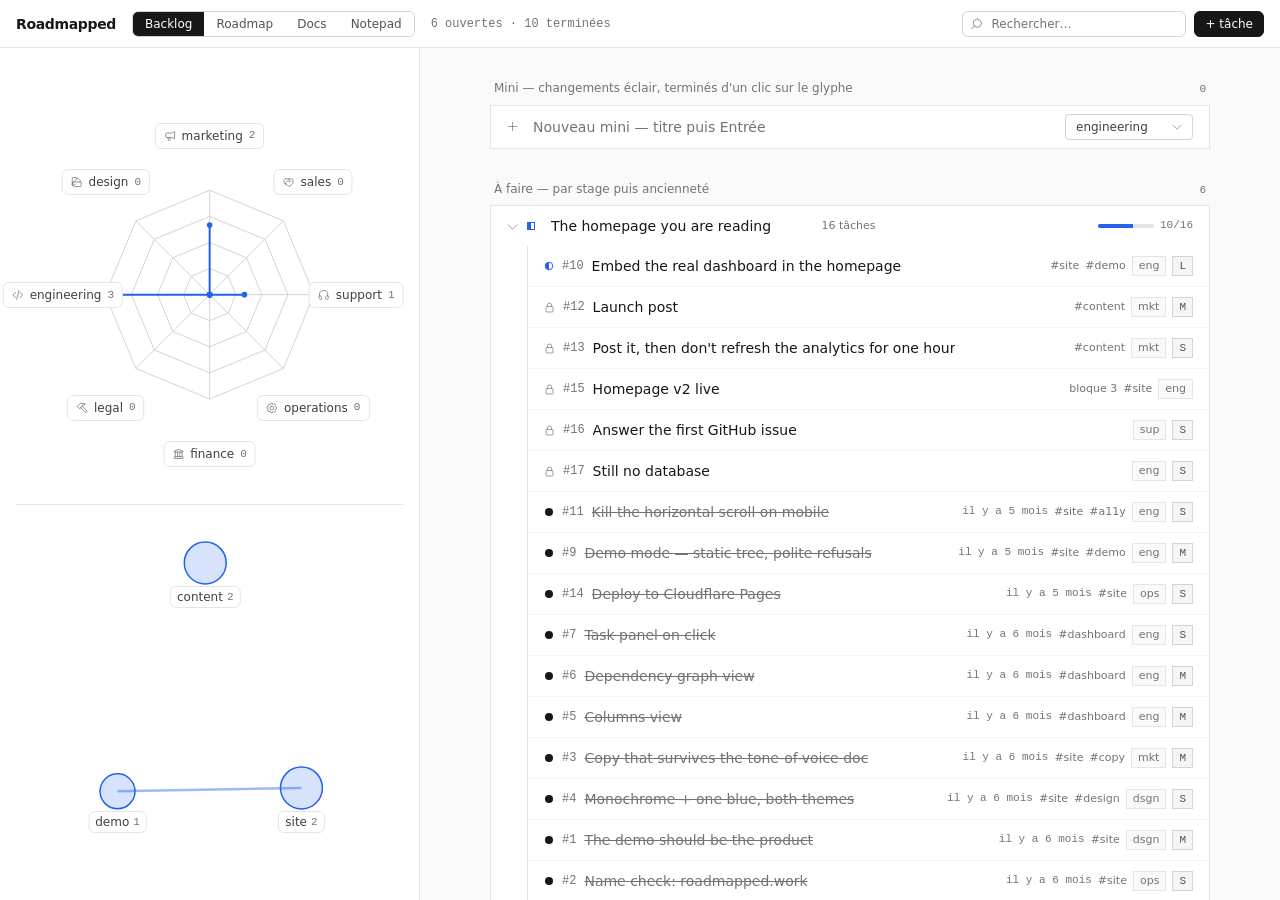
==== demo/index.html @ f022cfd7 "feat: hero v2 — le VRAI dashboard embarqué (iframe grand format) + terminal en fenêtre séparée (#148" ====
<!doctype html>
<html lang="fr">
  <head>
    <meta charset="UTF-8" />
    <meta name="viewport" content="width=device-width, initial-scale=1" />
    <meta name="robots" content="noindex" />
    <title>Roadmapped — live demo</title>
    <link rel="icon" href="data:image/svg+xml,%3Csvg%20xmlns='http://www.w3.org/2000/svg'%20viewBox='0%200%2016%2016'%3E%3Crect%20width='16'%20height='16'%20fill='%23171717'/%3E%3Crect%20x='3'%20y='4'%20width='10'%20height='2'%20fill='%23fafafa'/%3E%3Crect%20x='3'%20y='7'%20width='7'%20height='2'%20fill='%233b82f6'/%3E%3Crect%20x='3'%20y='10'%20width='10'%20height='2'%20fill='%23fafafa'/%3E%3C/svg%3E" />
    <script type="module" crossorigin src="./assets/index.demo-D7gGgXhl.js"></script>
    <link rel="stylesheet" crossorigin href="./assets/index-BCj0wTy-.css">
  </head>
  <body>
    <div id="root"></div>
  </body>
</html>
---- demo/assets/index-BCj0wTy-.css ----
/*! tailwindcss v4.3.2 | MIT License | https://tailwindcss.com */@layer properties{@supports (((-webkit-hyphens:none)) and (not (margin-trim:inline))) or ((-moz-orient:inline) and (not (color:rgb(from red r g b)))){*,:before,:after,::backdrop{--tw-translate-x:0;--tw-translate-y:0;--tw-translate-z:0;--tw-rotate-x:initial;--tw-rotate-y:initial;--tw-rotate-z:initial;--tw-skew-x:initial;--tw-skew-y:initial;--tw-divide-y-reverse:0;--tw-border-style:solid;--tw-leading:initial;--tw-font-weight:initial;--tw-tracking:initial;--tw-shadow:0 0 #0000;--tw-shadow-color:initial;--tw-shadow-alpha:100%;--tw-inset-shadow:0 0 #0000;--tw-inset-shadow-color:initial;--tw-inset-shadow-alpha:100%;--tw-ring-color:initial;--tw-ring-shadow:0 0 #0000;--tw-inset-ring-color:initial;--tw-inset-ring-shadow:0 0 #0000;--tw-ring-inset:initial;--tw-ring-offset-width:0px;--tw-ring-offset-color:#fff;--tw-ring-offset-shadow:0 0 #0000;--tw-outline-style:solid;--tw-blur:initial;--tw-brightness:initial;--tw-contrast:initial;--tw-grayscale:initial;--tw-hue-rotate:initial;--tw-invert:initial;--tw-opacity:initial;--tw-saturate:initial;--tw-sepia:initial;--tw-drop-shadow:initial;--tw-drop-shadow-color:initial;--tw-drop-shadow-alpha:100%;--tw-drop-shadow-size:initial}}}@layer theme{:root,:host{--font-sans:ui-sans-serif, system-ui, sans-serif, "Apple Color Emoji", "Segoe UI Emoji", "Segoe UI Symbol", "Noto Color Emoji";--font-mono:ui-monospace, SFMono-Regular, Menlo, Monaco, Consolas, "Liberation Mono", "Courier New", monospace;--spacing:.25rem;--container-3xl:48rem;--container-5xl:64rem;--text-xs:.75rem;--text-xs--line-height:calc(1 / .75);--text-sm:.875rem;--text-sm--line-height:calc(1.25 / .875);--text-base:1rem;--text-base--line-height: 1.5 ;--text-lg:1.125rem;--text-lg--line-height:calc(1.75 / 1.125);--font-weight-medium:500;--font-weight-semibold:600;--tracking-tight:-.025em;--tracking-wide:.025em;--leading-snug:1.375;--leading-relaxed:1.625;--radius-md:.375rem;--default-transition-duration:.15s;--default-transition-timing-function:cubic-bezier(.4, 0, .2, 1);--default-font-family:var(--font-sans);--default-mono-font-family:var(--font-mono);--color-accent:#2563eb;--color-accent-tint:#eef3fd;--color-white:#fff;--color-neutral-50:oklch(98.5% 0 0);--color-neutral-100:oklch(97% 0 0);--color-neutral-200:oklch(92.2% 0 0);--color-neutral-300:oklch(87% 0 0);--color-neutral-400:oklch(70.8% 0 0);--color-neutral-500:oklch(55.6% 0 0);--color-neutral-600:oklch(43.9% 0 0);--color-neutral-700:oklch(37.1% 0 0);--color-neutral-800:oklch(26.9% 0 0);--color-neutral-900:oklch(20.5% 0 0)}}@layer base{*,:after,:before,::backdrop{box-sizing:border-box;border:0 solid;margin:0;padding:0}::file-selector-button{box-sizing:border-box;border:0 solid;margin:0;padding:0}html,:host{-webkit-text-size-adjust:100%;-moz-tab-size:4;tab-size:4;line-height:1.5;font-family:var(--default-font-family,ui-sans-serif, system-ui, sans-serif, "Apple Color Emoji", "Segoe UI Emoji", "Segoe UI Symbol", "Noto Color Emoji");font-feature-settings:var(--default-font-feature-settings,normal);font-variation-settings:var(--default-font-variation-settings,normal);-webkit-tap-highlight-color:transparent}hr{height:0;color:inherit;border-top-width:1px}abbr:where([title]){-webkit-text-decoration:underline dotted;text-decoration:underline dotted}h1,h2,h3,h4,h5,h6{font-size:inherit;font-weight:inherit}a{color:inherit;-webkit-text-decoration:inherit;text-decoration:inherit}b,strong{font-weight:bolder}code,kbd,samp,pre{font-family:var(--default-mono-font-family,ui-monospace, SFMono-Regular, Menlo, Monaco, Consolas, "Liberation Mono", "Courier New", monospace);font-feature-settings:var(--default-mono-font-feature-settings,normal);font-variation-settings:var(--default-mono-font-variation-settings,normal);font-size:1em}small{font-size:80%}sub,sup{vertical-align:baseline;font-size:75%;line-height:0;position:relative}sub{bottom:-.25em}sup{top:-.5em}table{text-indent:0;border-color:inherit;border-collapse:collapse}:-moz-focusring{outline:auto}progress{vertical-align:baseline}summary{display:list-item}ol,ul,menu{list-style:none}img,svg,video,canvas,audio,iframe,embed,object{vertical-align:middle;display:block}img,video{max-width:100%;height:auto}button,input,select,optgroup,textarea{font:inherit;font-feature-settings:inherit;font-variation-settings:inherit;letter-spacing:inherit;color:inherit;opacity:1;background-color:#0000;border-radius:0}::file-selector-button{font:inherit;font-feature-settings:inherit;font-variation-settings:inherit;letter-spacing:inherit;color:inherit;opacity:1;background-color:#0000;border-radius:0}:where(select:is([multiple],[size])) optgroup{font-weight:bolder}:where(select:is([multiple],[size])) optgroup option{padding-inline-start:20px}::file-selector-button{margin-inline-end:4px}::placeholder{opacity:1}@supports (not ((-webkit-appearance:-apple-pay-button))) or (contain-intrinsic-size:1px){::placeholder{color:currentColor}@supports (color:color-mix(in lab,red,red)){::placeholder{color:color-mix(in oklab,currentcolor 50%,transparent)}}}textarea{resize:vertical}::-webkit-search-decoration{-webkit-appearance:none}::-webkit-date-and-time-value{min-height:1lh;text-align:inherit}::-webkit-datetime-edit{display:inline-flex}::-webkit-datetime-edit-fields-wrapper{padding:0}::-webkit-datetime-edit{padding-block:0}::-webkit-datetime-edit-year-field{padding-block:0}::-webkit-datetime-edit-month-field{padding-block:0}::-webkit-datetime-edit-day-field{padding-block:0}::-webkit-datetime-edit-hour-field{padding-block:0}::-webkit-datetime-edit-minute-field{padding-block:0}::-webkit-datetime-edit-second-field{padding-block:0}::-webkit-datetime-edit-millisecond-field{padding-block:0}::-webkit-datetime-edit-meridiem-field{padding-block:0}::-webkit-calendar-picker-indicator{line-height:1}:-moz-ui-invalid{box-shadow:none}button,input:where([type=button],[type=reset],[type=submit]){-webkit-appearance:button;-moz-appearance:button;appearance:button}::file-selector-button{-webkit-appearance:button;-moz-appearance:button;appearance:button}::-webkit-inner-spin-button{height:auto}::-webkit-outer-spin-button{height:auto}[hidden]:where(:not([hidden=until-found])){display:none!important}:is(button,[role=button],[role=option],[role=tab],[role=switch],[role=menuitem],label[for],summary):not(:disabled):not([aria-disabled=true]){cursor:pointer}}@layer components;@layer utilities{.pointer-events-none{pointer-events:none}.invisible{visibility:hidden}.visible{visibility:visible}.sr-only{clip-path:inset(50%);white-space:nowrap;border-width:0;width:1px;height:1px;margin:-1px;padding:0;position:absolute;overflow:hidden}.absolute{position:absolute}.fixed{position:fixed}.relative{position:relative}.static{position:static}.sticky{position:sticky}.inset-0{top:0;right:0;bottom:0;left:0}.inset-\[15\%\]{top:15%;right:15%;bottom:15%;left:15%}.top-0{top:0}.top-1\/2{top:50%}.top-3{top:calc(var(--spacing) * 3)}.right-2{right:calc(var(--spacing) * 2)}.right-3{right:calc(var(--spacing) * 3)}.right-4{right:calc(var(--spacing) * 4)}.bottom-1\.5{bottom:calc(var(--spacing) * 1.5)}.bottom-4{bottom:calc(var(--spacing) * 4)}.left-2{left:calc(var(--spacing) * 2)}.z-10{z-index:10}.z-20{z-index:20}.z-50{z-index:50}.z-\[100\]{z-index:100}.row-span-4{grid-row:span 4/span 4}.container{width:100%}@media (min-width:40rem){.container{max-width:40rem}}@media (min-width:48rem){.container{max-width:48rem}}@media (min-width:64rem){.container{max-width:64rem}}@media (min-width:80rem){.container{max-width:80rem}}@media (min-width:96rem){.container{max-width:96rem}}.mx-4{margin-inline:calc(var(--spacing) * 4)}.mx-auto{margin-inline:auto}.my-auto{margin-block:auto}.-mt-4{margin-top:calc(var(--spacing) * -4)}.-mt-px{margin-top:-1px}.mt-0\.5{margin-top:calc(var(--spacing) * .5)}.mt-1{margin-top:var(--spacing)}.mt-2{margin-top:calc(var(--spacing) * 2)}.mt-3{margin-top:calc(var(--spacing) * 3)}.mt-6{margin-top:calc(var(--spacing) * 6)}.mt-14{margin-top:calc(var(--spacing) * 14)}.mt-auto{margin-top:auto}.mt-px{margin-top:1px}.mb-1{margin-bottom:var(--spacing)}.mb-2{margin-bottom:calc(var(--spacing) * 2)}.ml-3{margin-left:calc(var(--spacing) * 3)}.ml-9{margin-left:calc(var(--spacing) * 9)}.ml-auto{margin-left:auto}.line-clamp-2{-webkit-line-clamp:2;-webkit-box-orient:vertical;display:-webkit-box;overflow:hidden}.block{display:block}.flex{display:flex}.grid{display:grid}.hidden{display:none}.inline{display:inline}.inline-block{display:inline-block}.inline-flex{display:inline-flex}.table{display:table}.aspect-\[6\/5\]{aspect-ratio:6/5}.aspect-square{aspect-ratio:1}.h-1{height:var(--spacing)}.h-5{height:calc(var(--spacing) * 5)}.h-12{height:calc(var(--spacing) * 12)}.h-\[70\%\]{height:70%}.h-full{height:100%}.h-screen{height:100vh}.max-h-56{max-height:calc(var(--spacing) * 56)}.max-h-64{max-height:calc(var(--spacing) * 64)}.min-h-0{min-height:0}.min-h-\[60px\]{min-height:60px}.min-h-\[80px\]{min-height:80px}.min-h-\[100px\]{min-height:100px}.min-h-full{min-height:100%}.w-14{width:calc(var(--spacing) * 14)}.w-24{width:calc(var(--spacing) * 24)}.w-32{width:calc(var(--spacing) * 32)}.w-56{width:calc(var(--spacing) * 56)}.w-72{width:calc(var(--spacing) * 72)}.w-\[18px\]{width:18px}.w-\[70\%\]{width:70%}.w-\[380px\]{width:380px}.w-\[420px\]{width:420px}.w-\[var\(--anchor-width\)\]{width:var(--anchor-width)}.w-full{width:100%}.w-screen{width:100vw}.max-w-3xl{max-width:var(--container-3xl)}.max-w-5xl{max-width:var(--container-5xl)}.max-w-\[\.\.\.\]{max-width:...}.max-w-\[200px\]{max-width:200px}.max-w-full{max-width:100%}.min-w-0{min-width:0}.min-w-\[60px\]{min-width:60px}.min-w-\[80px\]{min-width:80px}.min-w-\[var\(--anchor-width\)\]{min-width:var(--anchor-width)}.flex-1{flex:1}.shrink-0{flex-shrink:0}.grow{flex-grow:1}.-translate-y-1\/2{--tw-translate-y: -50% ;translate:var(--tw-translate-x) var(--tw-translate-y)}.transform{transform:var(--tw-rotate-x,) var(--tw-rotate-y,) var(--tw-rotate-z,) var(--tw-skew-x,) var(--tw-skew-y,)}.cursor-default{cursor:default}.cursor-grab{cursor:grab}.cursor-grabbing{cursor:grabbing}.cursor-pointer{cursor:pointer}.cursor-text{cursor:text}.resize-none{resize:none}.resize-y{resize:vertical}.grid-flow-col{grid-auto-flow:column}.grid-cols-2{grid-template-columns:repeat(2,minmax(0,1fr))}.grid-cols-3{grid-template-columns:repeat(3,minmax(0,1fr))}.grid-rows-\[auto_auto_auto_1fr\]{grid-template-rows:auto auto auto 1fr}.grid-rows-subgrid{grid-template-rows:subgrid}.flex-col{flex-direction:column}.flex-wrap{flex-wrap:wrap}.items-baseline{align-items:baseline}.items-center{align-items:center}.items-start{align-items:flex-start}.justify-between{justify-content:space-between}.justify-center{justify-content:center}.gap-0\.5{gap:calc(var(--spacing) * .5)}.gap-1{gap:var(--spacing)}.gap-1\.5{gap:calc(var(--spacing) * 1.5)}.gap-2{gap:calc(var(--spacing) * 2)}.gap-2\.5{gap:calc(var(--spacing) * 2.5)}.gap-3{gap:calc(var(--spacing) * 3)}.gap-4{gap:calc(var(--spacing) * 4)}.gap-5{gap:calc(var(--spacing) * 5)}.gap-8{gap:calc(var(--spacing) * 8)}.gap-x-4{column-gap:calc(var(--spacing) * 4)}.gap-y-1\.5{row-gap:calc(var(--spacing) * 1.5)}:where(.divide-y>:not(:last-child)){--tw-divide-y-reverse:0;border-bottom-style:var(--tw-border-style);border-top-style:var(--tw-border-style);border-top-width:calc(1px * var(--tw-divide-y-reverse));border-bottom-width:calc(1px * calc(1 - var(--tw-divide-y-reverse)))}:where(.divide-neutral-100>:not(:last-child)){border-color:var(--color-neutral-100)}.self-end{align-self:flex-end}.self-stretch{align-self:stretch}.truncate{text-overflow:ellipsis;white-space:nowrap;overflow:hidden}.overflow-auto{overflow:auto}.overflow-hidden{overflow:hidden}.overflow-visible{overflow:visible}.overflow-x-auto{overflow-x:auto}.overflow-y-auto{overflow-y:auto}.rounded{border-radius:.25rem}.rounded-full{border-radius:3.40282e38px}.rounded-md{border-radius:var(--radius-md)}.border{border-style:var(--tw-border-style);border-width:1px}.border-0{border-style:var(--tw-border-style);border-width:0}.border-t{border-top-style:var(--tw-border-style);border-top-width:1px}.border-r{border-right-style:var(--tw-border-style);border-right-width:1px}.border-b{border-bottom-style:var(--tw-border-style);border-bottom-width:1px}.border-l{border-left-style:var(--tw-border-style);border-left-width:1px}.border-l-4{border-left-style:var(--tw-border-style);border-left-width:4px}.border-dashed{--tw-border-style:dashed;border-style:dashed}.border-accent{border-color:var(--color-accent)}.border-neutral-100{border-color:var(--color-neutral-100)}.border-neutral-200{border-color:var(--color-neutral-200)}.border-neutral-300{border-color:var(--color-neutral-300)}.border-neutral-900{border-color:var(--color-neutral-900)}.border-transparent{border-color:#0000}.bg-\[\#fafafa\]{background-color:#fafafa}.bg-accent{background-color:var(--color-accent)}.bg-accent-tint{background-color:var(--color-accent-tint)}.bg-accent\/5{background-color:#2563eb0d}@supports (color:color-mix(in lab,red,red)){.bg-accent\/5{background-color:color-mix(in oklab,var(--color-accent) 5%,transparent)}}.bg-neutral-50{background-color:var(--color-neutral-50)}.bg-neutral-100{background-color:var(--color-neutral-100)}.bg-neutral-200{background-color:var(--color-neutral-200)}.bg-neutral-900{background-color:var(--color-neutral-900)}.bg-transparent{background-color:#0000}.bg-white{background-color:var(--color-white)}.bg-white\/70{background-color:#ffffffb3}@supports (color:color-mix(in lab,red,red)){.bg-white\/70{background-color:color-mix(in oklab,var(--color-white) 70%,transparent)}}.p-0\.5{padding:calc(var(--spacing) * .5)}.p-1{padding:var(--spacing)}.p-2{padding:calc(var(--spacing) * 2)}.p-3{padding:calc(var(--spacing) * 3)}.px-0\.5{padding-inline:calc(var(--spacing) * .5)}.px-1{padding-inline:var(--spacing)}.px-1\.5{padding-inline:calc(var(--spacing) * 1.5)}.px-2{padding-inline:calc(var(--spacing) * 2)}.px-2\.5{padding-inline:calc(var(--spacing) * 2.5)}.px-3{padding-inline:calc(var(--spacing) * 3)}.px-4{padding-inline:calc(var(--spacing) * 4)}.px-6{padding-inline:calc(var(--spacing) * 6)}.px-8{padding-inline:calc(var(--spacing) * 8)}.px-\[max\(1\.5rem\,calc\(\(100\%-48rem\)\/2\)\)\]{padding-inline:max(1.5rem,50% - 24rem)}.py-0\.5{padding-block:calc(var(--spacing) * .5)}.py-1{padding-block:var(--spacing)}.py-1\.5{padding-block:calc(var(--spacing) * 1.5)}.py-2{padding-block:calc(var(--spacing) * 2)}.py-2\.5{padding-block:calc(var(--spacing) * 2.5)}.py-3{padding-block:calc(var(--spacing) * 3)}.py-4{padding-block:calc(var(--spacing) * 4)}.py-8{padding-block:calc(var(--spacing) * 8)}.py-10{padding-block:calc(var(--spacing) * 10)}.py-\[5px\]{padding-block:5px}.py-px{padding-block:1px}.pt-0\.5{padding-top:calc(var(--spacing) * .5)}.pt-1\.5{padding-top:calc(var(--spacing) * 1.5)}.pt-2{padding-top:calc(var(--spacing) * 2)}.pt-3{padding-top:calc(var(--spacing) * 3)}.pt-8{padding-top:calc(var(--spacing) * 8)}.pr-2{padding-right:calc(var(--spacing) * 2)}.pr-3{padding-right:calc(var(--spacing) * 3)}.pr-4{padding-right:calc(var(--spacing) * 4)}.pb-0\.5{padding-bottom:calc(var(--spacing) * .5)}.pb-1{padding-bottom:var(--spacing)}.pb-1\.5{padding-bottom:calc(var(--spacing) * 1.5)}.pb-6{padding-bottom:calc(var(--spacing) * 6)}.pl-4{padding-left:calc(var(--spacing) * 4)}.pl-7{padding-left:calc(var(--spacing) * 7)}.pl-\[26px\]{padding-left:26px}.text-center{text-align:center}.text-left{text-align:left}.font-mono{font-family:var(--font-mono)}.text-base{font-size:var(--text-base);line-height:var(--tw-leading,var(--text-base--line-height))}.text-lg{font-size:var(--text-lg);line-height:var(--tw-leading,var(--text-lg--line-height))}.text-sm{font-size:var(--text-sm);line-height:var(--tw-leading,var(--text-sm--line-height))}.text-xs{font-size:var(--text-xs);line-height:var(--tw-leading,var(--text-xs--line-height))}.text-\[2rem\]{font-size:2rem}.text-\[10px\]{font-size:10px}.text-\[11px\]{font-size:11px}.text-\[12px\]{font-size:12px}.leading-4{--tw-leading:calc(var(--spacing) * 4);line-height:calc(var(--spacing) * 4)}.leading-5{--tw-leading:calc(var(--spacing) * 5);line-height:calc(var(--spacing) * 5)}.leading-none{--tw-leading:1;line-height:1}.leading-relaxed{--tw-leading:var(--leading-relaxed);line-height:var(--leading-relaxed)}.leading-snug{--tw-leading:var(--leading-snug);line-height:var(--leading-snug)}.font-medium{--tw-font-weight:var(--font-weight-medium);font-weight:var(--font-weight-medium)}.font-semibold{--tw-font-weight:var(--font-weight-semibold);font-weight:var(--font-weight-semibold)}.tracking-tight{--tw-tracking:var(--tracking-tight);letter-spacing:var(--tracking-tight)}.tracking-wide{--tw-tracking:var(--tracking-wide);letter-spacing:var(--tracking-wide)}.\[overflow-wrap\:break-word\]{overflow-wrap:break-word}.whitespace-nowrap{white-space:nowrap}.whitespace-pre-wrap{white-space:pre-wrap}.text-accent{color:var(--color-accent)}.text-neutral-300{color:var(--color-neutral-300)}.text-neutral-400{color:var(--color-neutral-400)}.text-neutral-500{color:var(--color-neutral-500)}.text-neutral-600{color:var(--color-neutral-600)}.text-neutral-700{color:var(--color-neutral-700)}.text-neutral-800{color:var(--color-neutral-800)}.text-neutral-900{color:var(--color-neutral-900)}.text-transparent{color:#0000}.text-white{color:var(--color-white)}.uppercase{text-transform:uppercase}.line-through{text-decoration-line:line-through}.underline{text-decoration-line:underline}.decoration-accent{-webkit-text-decoration-color:var(--color-accent);text-decoration-color:var(--color-accent)}.decoration-neutral-300{-webkit-text-decoration-color:var(--color-neutral-300);text-decoration-color:var(--color-neutral-300)}.decoration-neutral-500{-webkit-text-decoration-color:var(--color-neutral-500);text-decoration-color:var(--color-neutral-500)}.decoration-1{text-decoration-thickness:1px}.underline-offset-2{text-underline-offset:2px}.underline-offset-4{text-underline-offset:4px}.opacity-0{opacity:0}.shadow{--tw-shadow:0 1px 3px 0 var(--tw-shadow-color,#0000001a), 0 1px 2px -1px var(--tw-shadow-color,#0000001a);box-shadow:var(--tw-inset-shadow),var(--tw-inset-ring-shadow),var(--tw-ring-offset-shadow),var(--tw-ring-shadow),var(--tw-shadow)}.shadow-\[inset_2px_0_0_var\(--color-accent\)\]{--tw-shadow:inset 2px 0 0 var(--tw-shadow-color,var(--color-accent));box-shadow:var(--tw-inset-shadow),var(--tw-inset-ring-shadow),var(--tw-ring-offset-shadow),var(--tw-ring-shadow),var(--tw-shadow)}.shadow-sm{--tw-shadow:0 1px 3px 0 var(--tw-shadow-color,#0000001a), 0 1px 2px -1px var(--tw-shadow-color,#0000001a);box-shadow:var(--tw-inset-shadow),var(--tw-inset-ring-shadow),var(--tw-ring-offset-shadow),var(--tw-ring-shadow),var(--tw-shadow)}.ring{--tw-ring-shadow:var(--tw-ring-inset,) 0 0 0 calc(1px + var(--tw-ring-offset-width)) var(--tw-ring-color,currentcolor);box-shadow:var(--tw-inset-shadow),var(--tw-inset-ring-shadow),var(--tw-ring-offset-shadow),var(--tw-ring-shadow),var(--tw-shadow)}.ring-neutral-900{--tw-ring-color:var(--color-neutral-900)}.outline{outline-style:var(--tw-outline-style);outline-width:1px}.blur{--tw-blur:blur(8px);filter:var(--tw-blur,) var(--tw-brightness,) var(--tw-contrast,) var(--tw-grayscale,) var(--tw-hue-rotate,) var(--tw-invert,) var(--tw-saturate,) var(--tw-sepia,) var(--tw-drop-shadow,)}.filter{filter:var(--tw-blur,) var(--tw-brightness,) var(--tw-contrast,) var(--tw-grayscale,) var(--tw-hue-rotate,) var(--tw-invert,) var(--tw-saturate,) var(--tw-sepia,) var(--tw-drop-shadow,)}.transition{transition-property:color,background-color,border-color,outline-color,text-decoration-color,fill,stroke,--tw-gradient-from,--tw-gradient-via,--tw-gradient-to,opacity,box-shadow,transform,translate,scale,rotate,filter,-webkit-backdrop-filter,backdrop-filter,display,content-visibility,overlay,pointer-events;transition-timing-function:var(--tw-ease,var(--default-transition-timing-function));transition-duration:var(--tw-duration,var(--default-transition-duration))}.transition-colors{transition-property:color,background-color,border-color,outline-color,text-decoration-color,fill,stroke,--tw-gradient-from,--tw-gradient-via,--tw-gradient-to;transition-timing-function:var(--tw-ease,var(--default-transition-timing-function));transition-duration:var(--tw-duration,var(--default-transition-duration))}.transition-opacity{transition-property:opacity;transition-timing-function:var(--tw-ease,var(--default-transition-timing-function));transition-duration:var(--tw-duration,var(--default-transition-duration))}.select-none{-webkit-user-select:none;user-select:none}.\[fichier\:…\]{fichier:…}@media (hover:hover){.group-hover\:opacity-100:is(:where(.group):hover *){opacity:1}}.placeholder\:text-neutral-500::placeholder{color:var(--color-neutral-500)}.first\:mt-0:first-child{margin-top:0}.focus-within\:border-neutral-300:focus-within{border-color:var(--color-neutral-300)}.focus-within\:bg-white:focus-within{background-color:var(--color-white)}@media (hover:hover){.hover\:z-10:hover{z-index:10}.hover\:border-neutral-400:hover{border-color:var(--color-neutral-400)}.hover\:bg-neutral-50:hover{background-color:var(--color-neutral-50)}.hover\:bg-neutral-100:hover{background-color:var(--color-neutral-100)}.hover\:bg-neutral-200:hover{background-color:var(--color-neutral-200)}.hover\:bg-neutral-700:hover{background-color:var(--color-neutral-700)}.hover\:text-neutral-700:hover{color:var(--color-neutral-700)}.hover\:text-neutral-800:hover{color:var(--color-neutral-800)}.hover\:text-neutral-900:hover{color:var(--color-neutral-900)}.hover\:decoration-neutral-800:hover{-webkit-text-decoration-color:var(--color-neutral-800);text-decoration-color:var(--color-neutral-800)}}.focus\:border-neutral-300:focus{border-color:var(--color-neutral-300)}.focus\:border-neutral-900:focus{border-color:var(--color-neutral-900)}.focus\:bg-white:focus{background-color:var(--color-white)}.focus\:outline-none:focus{--tw-outline-style:none;outline-style:none}.focus-visible\:opacity-100:focus-visible{opacity:1}.focus-visible\:ring-2:focus-visible{--tw-ring-shadow:var(--tw-ring-inset,) 0 0 0 calc(2px + var(--tw-ring-offset-width)) var(--tw-ring-color,currentcolor);box-shadow:var(--tw-inset-shadow),var(--tw-inset-ring-shadow),var(--tw-ring-offset-shadow),var(--tw-ring-shadow),var(--tw-shadow)}.focus-visible\:ring-neutral-900:focus-visible{--tw-ring-color:var(--color-neutral-900)}.disabled\:cursor-not-allowed:disabled{cursor:not-allowed}.disabled\:border-neutral-300:disabled{border-color:var(--color-neutral-300)}.disabled\:bg-neutral-50:disabled{background-color:var(--color-neutral-50)}.disabled\:bg-neutral-300:disabled{background-color:var(--color-neutral-300)}.disabled\:text-neutral-400:disabled{color:var(--color-neutral-400)}.disabled\:text-neutral-500:disabled{color:var(--color-neutral-500)}.disabled\:opacity-50:disabled{opacity:.5}@media (hover:hover){.disabled\:hover\:bg-transparent:disabled:hover{background-color:#0000}}.data-\[disabled\]\:bg-neutral-50[data-disabled]{background-color:var(--color-neutral-50)}.data-\[disabled\]\:bg-transparent[data-disabled]{background-color:#0000}.data-\[disabled\]\:text-neutral-500[data-disabled]{color:var(--color-neutral-500)}.data-\[ending\]\:opacity-0[data-ending]{opacity:0}.data-\[highlighted\]\:bg-neutral-100[data-highlighted]{background-color:var(--color-neutral-100)}.data-\[starting\]\:opacity-0[data-starting]{opacity:0}@media (min-width:96rem){.\32xl\:flex{display:flex}}}body{color:#171717;-webkit-font-smoothing:antialiased;background-color:#fafafa}.chev{transition:transform .15s}[data-panel-open] .chev{transform:rotate(90deg)}@media (prefers-reduced-motion:reduce){.chev{transition:none}}.roadmap-cols-scroll{scrollbar-width:thin;scrollbar-color:#737373 transparent}.roadmap-cols-scroll::-webkit-scrollbar{height:8px}.roadmap-cols-scroll::-webkit-scrollbar-thumb{background:#737373}.roadmap-cols-scroll::-webkit-scrollbar-track{background:0 0}.doc-prose{color:#171717;font-size:.9375rem;line-height:1.7}.doc-prose>:first-child{margin-top:0}.doc-prose h1,.doc-prose h2,.doc-prose h3,.doc-prose h4{letter-spacing:-.01em;color:#171717;font-weight:600}.doc-prose h1{border-bottom:1px solid #e5e5e5;margin:0 0 1rem;padding-bottom:.5rem;font-size:1.75rem}.doc-prose h2{margin:2rem 0 .75rem;font-size:1.375rem}.doc-prose h3{margin:1.5rem 0 .5rem;font-size:1.125rem}.doc-prose h4{margin:1.25rem 0 .5rem;font-size:1rem}.doc-prose p{margin:.75rem 0}.doc-prose ul,.doc-prose ol{margin:.75rem 0;padding-left:1.5rem}.doc-prose ul{list-style:outside}.doc-prose ol{list-style:decimal}.doc-prose li,.doc-prose li>ul,.doc-prose li>ol{margin:.25rem 0}.doc-prose code{background:#f5f5f5;border:1px solid #e5e5e5;padding:.1em .35em;font-family:ui-monospace,SFMono-Regular,Menlo,monospace;font-size:.85em}.doc-prose pre{background:#f5f5f5;border:1px solid #e5e5e5;margin:1rem 0;padding:.875rem 1rem;overflow-x:auto}.doc-prose pre code{background:0 0;border:none;padding:0;font-size:.8125rem;line-height:1.6}.doc-prose blockquote{color:#525252;border-left:2px solid #e5e5e5;margin:1rem 0;padding:.25rem 0 .25rem 1rem}.doc-prose table{border-collapse:collapse;width:100%;max-width:100%;margin:1rem 0;font-size:.875rem;display:block;overflow-x:auto}.doc-prose th,.doc-prose td{text-align:left;border:1px solid #e5e5e5;padding:.4rem .6rem}.doc-prose th{background:#f5f5f5;font-weight:600}.doc-prose a{color:#171717;text-underline-offset:2px;text-decoration:underline}.doc-prose hr{border:none;border-top:1px solid #e5e5e5;margin:1.5rem 0}.doc-prose img{max-width:100%}:focus-visible{outline-offset:2px;outline:2px solid #171717}.doc-prose--panel{font-size:.875rem;line-height:1.625}.doc-prose--panel h1,.doc-prose--panel h2,.doc-prose--panel h3,.doc-prose--panel h4{border-bottom:none;margin:.75rem 0 .25rem;padding-bottom:0;font-size:.875rem}.doc-prose--panel p{margin:0 0 .625rem}.doc-prose--panel>:last-child{margin-bottom:0}.doc-prose--panel ul,.doc-prose--panel ol{margin:0 0 .625rem}.doc-prose--panel pre{margin:0 0 .625rem;padding:.5rem .625rem}@property --tw-translate-x{syntax:"*";inherits:false;initial-value:0}@property --tw-translate-y{syntax:"*";inherits:false;initial-value:0}@property --tw-translate-z{syntax:"*";inherits:false;initial-value:0}@property --tw-rotate-x{syntax:"*";inherits:false}@property --tw-rotate-y{syntax:"*";inherits:false}@property --tw-rotate-z{syntax:"*";inherits:false}@property --tw-skew-x{syntax:"*";inherits:false}@property --tw-skew-y{syntax:"*";inherits:false}@property --tw-divide-y-reverse{syntax:"*";inherits:false;initial-value:0}@property --tw-border-style{syntax:"*";inherits:false;initial-value:solid}@property --tw-leading{syntax:"*";inherits:false}@property --tw-font-weight{syntax:"*";inherits:false}@property --tw-tracking{syntax:"*";inherits:false}@property --tw-shadow{syntax:"*";inherits:false;initial-value:0 0 #0000}@property --tw-shadow-color{syntax:"*";inherits:false}@property --tw-shadow-alpha{syntax:"<percentage>";inherits:false;initial-value:100%}@property --tw-inset-shadow{syntax:"*";inherits:false;initial-value:0 0 #0000}@property --tw-inset-shadow-color{syntax:"*";inherits:false}@property --tw-inset-shadow-alpha{syntax:"<percentage>";inherits:false;initial-value:100%}@property --tw-ring-color{syntax:"*";inherits:false}@property --tw-ring-shadow{syntax:"*";inherits:false;initial-value:0 0 #0000}@property --tw-inset-ring-color{syntax:"*";inherits:false}@property --tw-inset-ring-shadow{syntax:"*";inherits:false;initial-value:0 0 #0000}@property --tw-ring-inset{syntax:"*";inherits:false}@property --tw-ring-offset-width{syntax:"<length>";inherits:false;initial-value:0}@property --tw-ring-offset-color{syntax:"*";inherits:false;initial-value:#fff}@property --tw-ring-offset-shadow{syntax:"*";inherits:false;initial-value:0 0 #0000}@property --tw-outline-style{syntax:"*";inherits:false;initial-value:solid}@property --tw-blur{syntax:"*";inherits:false}@property --tw-brightness{syntax:"*";inherits:false}@property --tw-contrast{syntax:"*";inherits:false}@property --tw-grayscale{syntax:"*";inherits:false}@property --tw-hue-rotate{syntax:"*";inherits:false}@property --tw-invert{syntax:"*";inherits:false}@property --tw-opacity{syntax:"*";inherits:false}@property --tw-saturate{syntax:"*";inherits:false}@property --tw-sepia{syntax:"*";inherits:false}@property --tw-drop-shadow{syntax:"*";inherits:false}@property --tw-drop-shadow-color{syntax:"*";inherits:false}@property --tw-drop-shadow-alpha{syntax:"<percentage>";inherits:false;initial-value:100%}@property --tw-drop-shadow-size{syntax:"*";inherits:false}
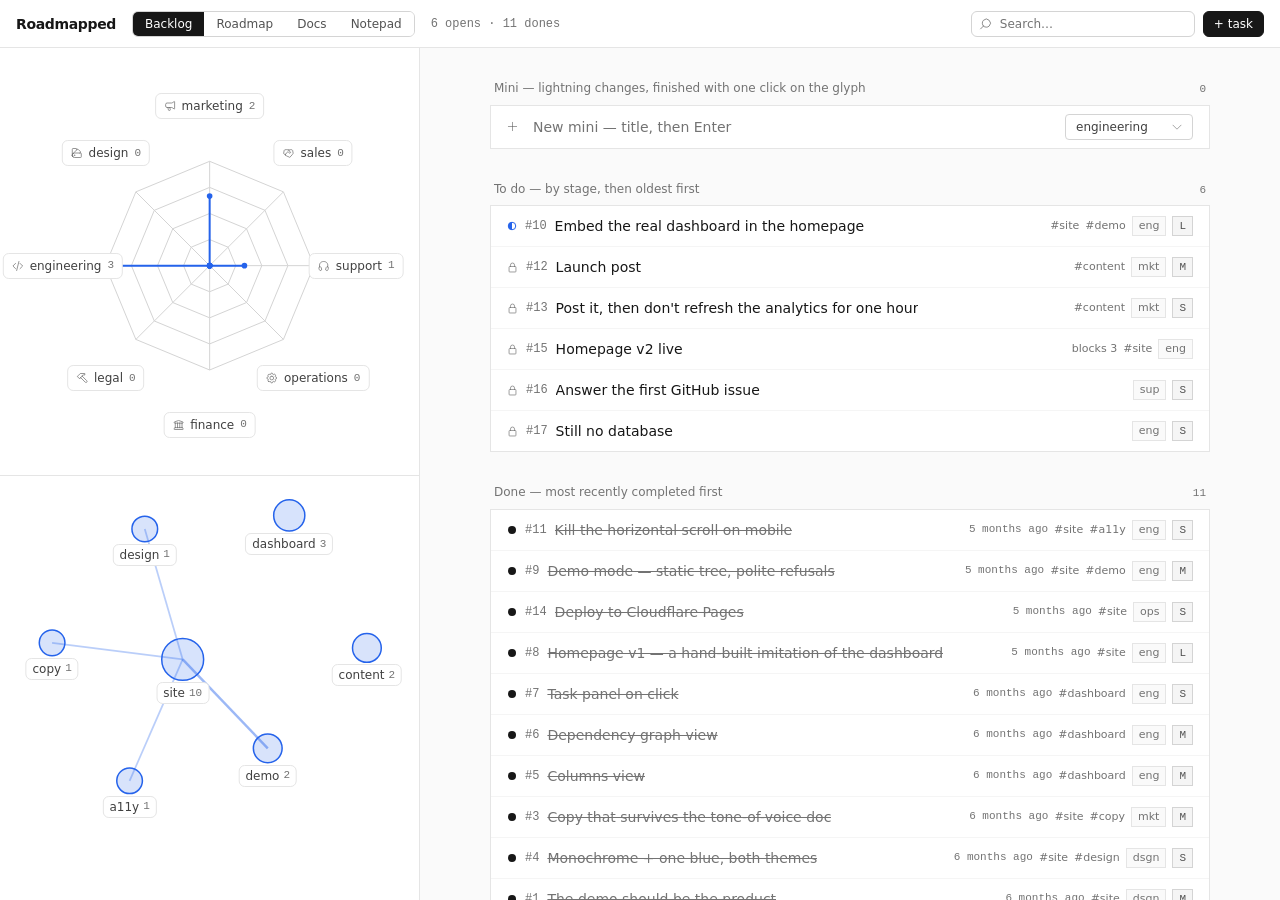
==== commit 966e6b88: "chore: re-snapshot du dashboard démo — dernière app (anglais, sans archive, tickets à plat) (#156) d" ====
--- a/demo/index.html
+++ b/demo/index.html
@@ -6,8 +6,8 @@
     <meta name="robots" content="noindex" />
     <title>Roadmapped — live demo</title>
     <link rel="icon" href="data:image/svg+xml,%3Csvg%20xmlns='http://www.w3.org/2000/svg'%20viewBox='0%200%2016%2016'%3E%3Crect%20width='16'%20height='16'%20fill='%23171717'/%3E%3Crect%20x='3'%20y='4'%20width='10'%20height='2'%20fill='%23fafafa'/%3E%3Crect%20x='3'%20y='7'%20width='7'%20height='2'%20fill='%233b82f6'/%3E%3Crect%20x='3'%20y='10'%20width='10'%20height='2'%20fill='%23fafafa'/%3E%3C/svg%3E" />
-    <script type="module" crossorigin src="./assets/index.demo-D7gGgXhl.js"></script>
-    <link rel="stylesheet" crossorigin href="./assets/index-BCj0wTy-.css">
+    <script type="module" crossorigin src="./assets/index.demo-B3qYVMXQ.js"></script>
+    <link rel="stylesheet" crossorigin href="./assets/index-CpNftpfs.css">
   </head>
   <body>
     <div id="root"></div>
--- a/demo/assets/index-CpNftpfs.css
+++ b/demo/assets/index-CpNftpfs.css
@@ -0,0 +1 @@
+/*! tailwindcss v4.3.2 | MIT License | https://tailwindcss.com */@layer properties{@supports (((-webkit-hyphens:none)) and (not (margin-trim:inline))) or ((-moz-orient:inline) and (not (color:rgb(from red r g b)))){*,:before,:after,::backdrop{--tw-translate-x:0;--tw-translate-y:0;--tw-translate-z:0;--tw-rotate-x:initial;--tw-rotate-y:initial;--tw-rotate-z:initial;--tw-skew-x:initial;--tw-skew-y:initial;--tw-divide-y-reverse:0;--tw-border-style:solid;--tw-leading:initial;--tw-font-weight:initial;--tw-tracking:initial;--tw-shadow:0 0 #0000;--tw-shadow-color:initial;--tw-shadow-alpha:100%;--tw-inset-shadow:0 0 #0000;--tw-inset-shadow-color:initial;--tw-inset-shadow-alpha:100%;--tw-ring-color:initial;--tw-ring-shadow:0 0 #0000;--tw-inset-ring-color:initial;--tw-inset-ring-shadow:0 0 #0000;--tw-ring-inset:initial;--tw-ring-offset-width:0px;--tw-ring-offset-color:#fff;--tw-ring-offset-shadow:0 0 #0000;--tw-outline-style:solid;--tw-blur:initial;--tw-brightness:initial;--tw-contrast:initial;--tw-grayscale:initial;--tw-hue-rotate:initial;--tw-invert:initial;--tw-opacity:initial;--tw-saturate:initial;--tw-sepia:initial;--tw-drop-shadow:initial;--tw-drop-shadow-color:initial;--tw-drop-shadow-alpha:100%;--tw-drop-shadow-size:initial}}}@layer theme{:root,:host{--font-sans:ui-sans-serif, system-ui, sans-serif, "Apple Color Emoji", "Segoe UI Emoji", "Segoe UI Symbol", "Noto Color Emoji";--font-mono:ui-monospace, SFMono-Regular, Menlo, Monaco, Consolas, "Liberation Mono", "Courier New", monospace;--spacing:.25rem;--container-3xl:48rem;--container-5xl:64rem;--text-xs:.75rem;--text-xs--line-height:calc(1 / .75);--text-sm:.875rem;--text-sm--line-height:calc(1.25 / .875);--text-base:1rem;--text-base--line-height: 1.5 ;--text-lg:1.125rem;--text-lg--line-height:calc(1.75 / 1.125);--font-weight-medium:500;--font-weight-semibold:600;--tracking-tight:-.025em;--tracking-wide:.025em;--leading-snug:1.375;--leading-relaxed:1.625;--radius-md:.375rem;--default-transition-duration:.15s;--default-transition-timing-function:cubic-bezier(.4, 0, .2, 1);--default-font-family:var(--font-sans);--default-mono-font-family:var(--font-mono);--color-accent:#2563eb;--color-accent-tint:#eef3fd;--color-white:#fff;--color-neutral-50:oklch(98.5% 0 0);--color-neutral-100:oklch(97% 0 0);--color-neutral-200:oklch(92.2% 0 0);--color-neutral-300:oklch(87% 0 0);--color-neutral-400:oklch(70.8% 0 0);--color-neutral-500:oklch(55.6% 0 0);--color-neutral-600:oklch(43.9% 0 0);--color-neutral-700:oklch(37.1% 0 0);--color-neutral-800:oklch(26.9% 0 0);--color-neutral-900:oklch(20.5% 0 0)}}@layer base{*,:after,:before,::backdrop{box-sizing:border-box;border:0 solid;margin:0;padding:0}::file-selector-button{box-sizing:border-box;border:0 solid;margin:0;padding:0}html,:host{-webkit-text-size-adjust:100%;-moz-tab-size:4;tab-size:4;line-height:1.5;font-family:var(--default-font-family,ui-sans-serif, system-ui, sans-serif, "Apple Color Emoji", "Segoe UI Emoji", "Segoe UI Symbol", "Noto Color Emoji");font-feature-settings:var(--default-font-feature-settings,normal);font-variation-settings:var(--default-font-variation-settings,normal);-webkit-tap-highlight-color:transparent}hr{height:0;color:inherit;border-top-width:1px}abbr:where([title]){-webkit-text-decoration:underline dotted;text-decoration:underline dotted}h1,h2,h3,h4,h5,h6{font-size:inherit;font-weight:inherit}a{color:inherit;-webkit-text-decoration:inherit;text-decoration:inherit}b,strong{font-weight:bolder}code,kbd,samp,pre{font-family:var(--default-mono-font-family,ui-monospace, SFMono-Regular, Menlo, Monaco, Consolas, "Liberation Mono", "Courier New", monospace);font-feature-settings:var(--default-mono-font-feature-settings,normal);font-variation-settings:var(--default-mono-font-variation-settings,normal);font-size:1em}small{font-size:80%}sub,sup{vertical-align:baseline;font-size:75%;line-height:0;position:relative}sub{bottom:-.25em}sup{top:-.5em}table{text-indent:0;border-color:inherit;border-collapse:collapse}:-moz-focusring{outline:auto}progress{vertical-align:baseline}summary{display:list-item}ol,ul,menu{list-style:none}img,svg,video,canvas,audio,iframe,embed,object{vertical-align:middle;display:block}img,video{max-width:100%;height:auto}button,input,select,optgroup,textarea{font:inherit;font-feature-settings:inherit;font-variation-settings:inherit;letter-spacing:inherit;color:inherit;opacity:1;background-color:#0000;border-radius:0}::file-selector-button{font:inherit;font-feature-settings:inherit;font-variation-settings:inherit;letter-spacing:inherit;color:inherit;opacity:1;background-color:#0000;border-radius:0}:where(select:is([multiple],[size])) optgroup{font-weight:bolder}:where(select:is([multiple],[size])) optgroup option{padding-inline-start:20px}::file-selector-button{margin-inline-end:4px}::placeholder{opacity:1}@supports (not ((-webkit-appearance:-apple-pay-button))) or (contain-intrinsic-size:1px){::placeholder{color:currentColor}@supports (color:color-mix(in lab,red,red)){::placeholder{color:color-mix(in oklab,currentcolor 50%,transparent)}}}textarea{resize:vertical}::-webkit-search-decoration{-webkit-appearance:none}::-webkit-date-and-time-value{min-height:1lh;text-align:inherit}::-webkit-datetime-edit{display:inline-flex}::-webkit-datetime-edit-fields-wrapper{padding:0}::-webkit-datetime-edit{padding-block:0}::-webkit-datetime-edit-year-field{padding-block:0}::-webkit-datetime-edit-month-field{padding-block:0}::-webkit-datetime-edit-day-field{padding-block:0}::-webkit-datetime-edit-hour-field{padding-block:0}::-webkit-datetime-edit-minute-field{padding-block:0}::-webkit-datetime-edit-second-field{padding-block:0}::-webkit-datetime-edit-millisecond-field{padding-block:0}::-webkit-datetime-edit-meridiem-field{padding-block:0}::-webkit-calendar-picker-indicator{line-height:1}:-moz-ui-invalid{box-shadow:none}button,input:where([type=button],[type=reset],[type=submit]){-webkit-appearance:button;-moz-appearance:button;appearance:button}::file-selector-button{-webkit-appearance:button;-moz-appearance:button;appearance:button}::-webkit-inner-spin-button{height:auto}::-webkit-outer-spin-button{height:auto}[hidden]:where(:not([hidden=until-found])){display:none!important}:is(button,[role=button],[role=option],[role=tab],[role=switch],[role=menuitem],label[for],summary):not(:disabled):not([aria-disabled=true]){cursor:pointer}}@layer components;@layer utilities{.pointer-events-none{pointer-events:none}.invisible{visibility:hidden}.visible{visibility:visible}.sr-only{clip-path:inset(50%);white-space:nowrap;border-width:0;width:1px;height:1px;margin:-1px;padding:0;position:absolute;overflow:hidden}.absolute{position:absolute}.fixed{position:fixed}.relative{position:relative}.static{position:static}.sticky{position:sticky}.inset-0{top:0;right:0;bottom:0;left:0}.inset-\[15\%\]{top:15%;right:15%;bottom:15%;left:15%}.top-0{top:0}.top-1\/2{top:50%}.top-3{top:calc(var(--spacing) * 3)}.right-2{right:calc(var(--spacing) * 2)}.right-3{right:calc(var(--spacing) * 3)}.right-4{right:calc(var(--spacing) * 4)}.bottom-1\.5{bottom:calc(var(--spacing) * 1.5)}.bottom-4{bottom:calc(var(--spacing) * 4)}.left-2{left:calc(var(--spacing) * 2)}.z-10{z-index:10}.z-20{z-index:20}.z-50{z-index:50}.z-\[100\]{z-index:100}.row-span-4{grid-row:span 4/span 4}.container{width:100%}@media (min-width:40rem){.container{max-width:40rem}}@media (min-width:48rem){.container{max-width:48rem}}@media (min-width:64rem){.container{max-width:64rem}}@media (min-width:80rem){.container{max-width:80rem}}@media (min-width:96rem){.container{max-width:96rem}}.mx-4{margin-inline:calc(var(--spacing) * 4)}.mx-auto{margin-inline:auto}.my-auto{margin-block:auto}.-mt-4{margin-top:calc(var(--spacing) * -4)}.-mt-px{margin-top:-1px}.mt-0\.5{margin-top:calc(var(--spacing) * .5)}.mt-1{margin-top:var(--spacing)}.mt-2{margin-top:calc(var(--spacing) * 2)}.mt-6{margin-top:calc(var(--spacing) * 6)}.mt-auto{margin-top:auto}.mt-px{margin-top:1px}.mb-1{margin-bottom:var(--spacing)}.mb-2{margin-bottom:calc(var(--spacing) * 2)}.ml-3{margin-left:calc(var(--spacing) * 3)}.ml-9{margin-left:calc(var(--spacing) * 9)}.ml-auto{margin-left:auto}.line-clamp-2{-webkit-line-clamp:2;-webkit-box-orient:vertical;display:-webkit-box;overflow:hidden}.block{display:block}.flex{display:flex}.grid{display:grid}.hidden{display:none}.inline{display:inline}.inline-block{display:inline-block}.inline-flex{display:inline-flex}.table{display:table}.aspect-\[6\/5\]{aspect-ratio:6/5}.aspect-square{aspect-ratio:1}.h-1{height:var(--spacing)}.h-5{height:calc(var(--spacing) * 5)}.h-12{height:calc(var(--spacing) * 12)}.h-\[70\%\]{height:70%}.h-full{height:100%}.h-screen{height:100vh}.max-h-56{max-height:calc(var(--spacing) * 56)}.max-h-64{max-height:calc(var(--spacing) * 64)}.min-h-0{min-height:0}.min-h-\[60px\]{min-height:60px}.min-h-\[80px\]{min-height:80px}.min-h-\[100px\]{min-height:100px}.min-h-full{min-height:100%}.w-14{width:calc(var(--spacing) * 14)}.w-24{width:calc(var(--spacing) * 24)}.w-32{width:calc(var(--spacing) * 32)}.w-56{width:calc(var(--spacing) * 56)}.w-72{width:calc(var(--spacing) * 72)}.w-\[18px\]{width:18px}.w-\[70\%\]{width:70%}.w-\[380px\]{width:380px}.w-\[420px\]{width:420px}.w-\[var\(--anchor-width\)\]{width:var(--anchor-width)}.w-full{width:100%}.w-screen{width:100vw}.max-w-3xl{max-width:var(--container-3xl)}.max-w-5xl{max-width:var(--container-5xl)}.max-w-\[\.\.\.\]{max-width:...}.max-w-\[200px\]{max-width:200px}.max-w-full{max-width:100%}.min-w-0{min-width:0}.min-w-\[60px\]{min-width:60px}.min-w-\[80px\]{min-width:80px}.min-w-\[var\(--anchor-width\)\]{min-width:var(--anchor-width)}.flex-1{flex:1}.shrink-0{flex-shrink:0}.grow{flex-grow:1}.-translate-y-1\/2{--tw-translate-y: -50% ;translate:var(--tw-translate-x) var(--tw-translate-y)}.transform{transform:var(--tw-rotate-x,) var(--tw-rotate-y,) var(--tw-rotate-z,) var(--tw-skew-x,) var(--tw-skew-y,)}.cursor-default{cursor:default}.cursor-grab{cursor:grab}.cursor-grabbing{cursor:grabbing}.cursor-pointer{cursor:pointer}.cursor-text{cursor:text}.resize-none{resize:none}.resize-y{resize:vertical}.grid-flow-col{grid-auto-flow:column}.grid-cols-2{grid-template-columns:repeat(2,minmax(0,1fr))}.grid-cols-3{grid-template-columns:repeat(3,minmax(0,1fr))}.grid-rows-\[auto_auto_auto_1fr\]{grid-template-rows:auto auto auto 1fr}.grid-rows-subgrid{grid-template-rows:subgrid}.flex-col{flex-direction:column}.flex-wrap{flex-wrap:wrap}.items-baseline{align-items:baseline}.items-center{align-items:center}.items-start{align-items:flex-start}.justify-between{justify-content:space-between}.justify-center{justify-content:center}.gap-0\.5{gap:calc(var(--spacing) * .5)}.gap-1{gap:var(--spacing)}.gap-1\.5{gap:calc(var(--spacing) * 1.5)}.gap-2{gap:calc(var(--spacing) * 2)}.gap-2\.5{gap:calc(var(--spacing) * 2.5)}.gap-3{gap:calc(var(--spacing) * 3)}.gap-4{gap:calc(var(--spacing) * 4)}.gap-5{gap:calc(var(--spacing) * 5)}.gap-8{gap:calc(var(--spacing) * 8)}.gap-x-4{column-gap:calc(var(--spacing) * 4)}.gap-y-1\.5{row-gap:calc(var(--spacing) * 1.5)}:where(.divide-y>:not(:last-child)){--tw-divide-y-reverse:0;border-bottom-style:var(--tw-border-style);border-top-style:var(--tw-border-style);border-top-width:calc(1px * var(--tw-divide-y-reverse));border-bottom-width:calc(1px * calc(1 - var(--tw-divide-y-reverse)))}:where(.divide-neutral-100>:not(:last-child)){border-color:var(--color-neutral-100)}.self-end{align-self:flex-end}.self-stretch{align-self:stretch}.truncate{text-overflow:ellipsis;white-space:nowrap;overflow:hidden}.overflow-auto{overflow:auto}.overflow-hidden{overflow:hidden}.overflow-visible{overflow:visible}.overflow-x-auto{overflow-x:auto}.overflow-y-auto{overflow-y:auto}.rounded{border-radius:.25rem}.rounded-full{border-radius:3.40282e38px}.rounded-md{border-radius:var(--radius-md)}.border{border-style:var(--tw-border-style);border-width:1px}.border-0{border-style:var(--tw-border-style);border-width:0}.border-t{border-top-style:var(--tw-border-style);border-top-width:1px}.border-r{border-right-style:var(--tw-border-style);border-right-width:1px}.border-b{border-bottom-style:var(--tw-border-style);border-bottom-width:1px}.border-l{border-left-style:var(--tw-border-style);border-left-width:1px}.border-l-4{border-left-style:var(--tw-border-style);border-left-width:4px}.border-dashed{--tw-border-style:dashed;border-style:dashed}.border-accent{border-color:var(--color-accent)}.border-neutral-100{border-color:var(--color-neutral-100)}.border-neutral-200{border-color:var(--color-neutral-200)}.border-neutral-300{border-color:var(--color-neutral-300)}.border-neutral-900{border-color:var(--color-neutral-900)}.border-transparent{border-color:#0000}.bg-\[\#fafafa\]{background-color:#fafafa}.bg-accent{background-color:var(--color-accent)}.bg-accent-tint{background-color:var(--color-accent-tint)}.bg-accent\/5{background-color:#2563eb0d}@supports (color:color-mix(in lab,red,red)){.bg-accent\/5{background-color:color-mix(in oklab,var(--color-accent) 5%,transparent)}}.bg-neutral-50{background-color:var(--color-neutral-50)}.bg-neutral-100{background-color:var(--color-neutral-100)}.bg-neutral-200{background-color:var(--color-neutral-200)}.bg-neutral-900{background-color:var(--color-neutral-900)}.bg-transparent{background-color:#0000}.bg-white{background-color:var(--color-white)}.bg-white\/70{background-color:#ffffffb3}@supports (color:color-mix(in lab,red,red)){.bg-white\/70{background-color:color-mix(in oklab,var(--color-white) 70%,transparent)}}.p-0\.5{padding:calc(var(--spacing) * .5)}.p-1{padding:var(--spacing)}.p-2{padding:calc(var(--spacing) * 2)}.p-3{padding:calc(var(--spacing) * 3)}.px-0\.5{padding-inline:calc(var(--spacing) * .5)}.px-1{padding-inline:var(--spacing)}.px-1\.5{padding-inline:calc(var(--spacing) * 1.5)}.px-2{padding-inline:calc(var(--spacing) * 2)}.px-2\.5{padding-inline:calc(var(--spacing) * 2.5)}.px-3{padding-inline:calc(var(--spacing) * 3)}.px-4{padding-inline:calc(var(--spacing) * 4)}.px-6{padding-inline:calc(var(--spacing) * 6)}.px-8{padding-inline:calc(var(--spacing) * 8)}.px-\[max\(1\.5rem\,calc\(\(100\%-48rem\)\/2\)\)\]{padding-inline:max(1.5rem,50% - 24rem)}.py-0\.5{padding-block:calc(var(--spacing) * .5)}.py-1{padding-block:var(--spacing)}.py-1\.5{padding-block:calc(var(--spacing) * 1.5)}.py-2{padding-block:calc(var(--spacing) * 2)}.py-2\.5{padding-block:calc(var(--spacing) * 2.5)}.py-4{padding-block:calc(var(--spacing) * 4)}.py-8{padding-block:calc(var(--spacing) * 8)}.py-10{padding-block:calc(var(--spacing) * 10)}.py-\[5px\]{padding-block:5px}.py-px{padding-block:1px}.pt-0\.5{padding-top:calc(var(--spacing) * .5)}.pt-1\.5{padding-top:calc(var(--spacing) * 1.5)}.pt-2{padding-top:calc(var(--spacing) * 2)}.pt-3{padding-top:calc(var(--spacing) * 3)}.pt-8{padding-top:calc(var(--spacing) * 8)}.pr-2{padding-right:calc(var(--spacing) * 2)}.pr-4{padding-right:calc(var(--spacing) * 4)}.pb-0\.5{padding-bottom:calc(var(--spacing) * .5)}.pb-1{padding-bottom:var(--spacing)}.pb-1\.5{padding-bottom:calc(var(--spacing) * 1.5)}.pb-6{padding-bottom:calc(var(--spacing) * 6)}.pl-7{padding-left:calc(var(--spacing) * 7)}.pl-\[26px\]{padding-left:26px}.text-center{text-align:center}.text-left{text-align:left}.font-mono{font-family:var(--font-mono)}.text-base{font-size:var(--text-base);line-height:var(--tw-leading,var(--text-base--line-height))}.text-lg{font-size:var(--text-lg);line-height:var(--tw-leading,var(--text-lg--line-height))}.text-sm{font-size:var(--text-sm);line-height:var(--tw-leading,var(--text-sm--line-height))}.text-xs{font-size:var(--text-xs);line-height:var(--tw-leading,var(--text-xs--line-height))}.text-\[2rem\]{font-size:2rem}.text-\[10px\]{font-size:10px}.text-\[11px\]{font-size:11px}.text-\[12px\]{font-size:12px}.leading-4{--tw-leading:calc(var(--spacing) * 4);line-height:calc(var(--spacing) * 4)}.leading-5{--tw-leading:calc(var(--spacing) * 5);line-height:calc(var(--spacing) * 5)}.leading-none{--tw-leading:1;line-height:1}.leading-relaxed{--tw-leading:var(--leading-relaxed);line-height:var(--leading-relaxed)}.leading-snug{--tw-leading:var(--leading-snug);line-height:var(--leading-snug)}.font-medium{--tw-font-weight:var(--font-weight-medium);font-weight:var(--font-weight-medium)}.font-semibold{--tw-font-weight:var(--font-weight-semibold);font-weight:var(--font-weight-semibold)}.tracking-tight{--tw-tracking:var(--tracking-tight);letter-spacing:var(--tracking-tight)}.tracking-wide{--tw-tracking:var(--tracking-wide);letter-spacing:var(--tracking-wide)}.\[overflow-wrap\:break-word\]{overflow-wrap:break-word}.whitespace-nowrap{white-space:nowrap}.whitespace-pre-wrap{white-space:pre-wrap}.text-accent{color:var(--color-accent)}.text-neutral-300{color:var(--color-neutral-300)}.text-neutral-400{color:var(--color-neutral-400)}.text-neutral-500{color:var(--color-neutral-500)}.text-neutral-600{color:var(--color-neutral-600)}.text-neutral-700{color:var(--color-neutral-700)}.text-neutral-800{color:var(--color-neutral-800)}.text-neutral-900{color:var(--color-neutral-900)}.text-transparent{color:#0000}.text-white{color:var(--color-white)}.uppercase{text-transform:uppercase}.line-through{text-decoration-line:line-through}.underline{text-decoration-line:underline}.decoration-accent{-webkit-text-decoration-color:var(--color-accent);text-decoration-color:var(--color-accent)}.decoration-neutral-300{-webkit-text-decoration-color:var(--color-neutral-300);text-decoration-color:var(--color-neutral-300)}.decoration-neutral-500{-webkit-text-decoration-color:var(--color-neutral-500);text-decoration-color:var(--color-neutral-500)}.decoration-1{text-decoration-thickness:1px}.underline-offset-2{text-underline-offset:2px}.underline-offset-4{text-underline-offset:4px}.opacity-0{opacity:0}.shadow{--tw-shadow:0 1px 3px 0 var(--tw-shadow-color,#0000001a), 0 1px 2px -1px var(--tw-shadow-color,#0000001a);box-shadow:var(--tw-inset-shadow),var(--tw-inset-ring-shadow),var(--tw-ring-offset-shadow),var(--tw-ring-shadow),var(--tw-shadow)}.shadow-\[inset_2px_0_0_var\(--color-accent\)\]{--tw-shadow:inset 2px 0 0 var(--tw-shadow-color,var(--color-accent));box-shadow:var(--tw-inset-shadow),var(--tw-inset-ring-shadow),var(--tw-ring-offset-shadow),var(--tw-ring-shadow),var(--tw-shadow)}.shadow-sm{--tw-shadow:0 1px 3px 0 var(--tw-shadow-color,#0000001a), 0 1px 2px -1px var(--tw-shadow-color,#0000001a);box-shadow:var(--tw-inset-shadow),var(--tw-inset-ring-shadow),var(--tw-ring-offset-shadow),var(--tw-ring-shadow),var(--tw-shadow)}.ring{--tw-ring-shadow:var(--tw-ring-inset,) 0 0 0 calc(1px + var(--tw-ring-offset-width)) var(--tw-ring-color,currentcolor);box-shadow:var(--tw-inset-shadow),var(--tw-inset-ring-shadow),var(--tw-ring-offset-shadow),var(--tw-ring-shadow),var(--tw-shadow)}.ring-neutral-900{--tw-ring-color:var(--color-neutral-900)}.outline{outline-style:var(--tw-outline-style);outline-width:1px}.blur{--tw-blur:blur(8px);filter:var(--tw-blur,) var(--tw-brightness,) var(--tw-contrast,) var(--tw-grayscale,) var(--tw-hue-rotate,) var(--tw-invert,) var(--tw-saturate,) var(--tw-sepia,) var(--tw-drop-shadow,)}.filter{filter:var(--tw-blur,) var(--tw-brightness,) var(--tw-contrast,) var(--tw-grayscale,) var(--tw-hue-rotate,) var(--tw-invert,) var(--tw-saturate,) var(--tw-sepia,) var(--tw-drop-shadow,)}.transition{transition-property:color,background-color,border-color,outline-color,text-decoration-color,fill,stroke,--tw-gradient-from,--tw-gradient-via,--tw-gradient-to,opacity,box-shadow,transform,translate,scale,rotate,filter,-webkit-backdrop-filter,backdrop-filter,display,content-visibility,overlay,pointer-events;transition-timing-function:var(--tw-ease,var(--default-transition-timing-function));transition-duration:var(--tw-duration,var(--default-transition-duration))}.transition-colors{transition-property:color,background-color,border-color,outline-color,text-decoration-color,fill,stroke,--tw-gradient-from,--tw-gradient-via,--tw-gradient-to;transition-timing-function:var(--tw-ease,var(--default-transition-timing-function));transition-duration:var(--tw-duration,var(--default-transition-duration))}.transition-opacity{transition-property:opacity;transition-timing-function:var(--tw-ease,var(--default-transition-timing-function));transition-duration:var(--tw-duration,var(--default-transition-duration))}.select-none{-webkit-user-select:none;user-select:none}.\[fichier\:…\]{fichier:…}@media (hover:hover){.group-hover\:opacity-100:is(:where(.group):hover *){opacity:1}}.placeholder\:text-neutral-500::placeholder{color:var(--color-neutral-500)}.first\:mt-0:first-child{margin-top:0}.focus-within\:border-neutral-300:focus-within{border-color:var(--color-neutral-300)}.focus-within\:bg-white:focus-within{background-color:var(--color-white)}@media (hover:hover){.hover\:z-10:hover{z-index:10}.hover\:border-neutral-400:hover{border-color:var(--color-neutral-400)}.hover\:bg-neutral-50:hover{background-color:var(--color-neutral-50)}.hover\:bg-neutral-100:hover{background-color:var(--color-neutral-100)}.hover\:bg-neutral-200:hover{background-color:var(--color-neutral-200)}.hover\:bg-neutral-700:hover{background-color:var(--color-neutral-700)}.hover\:text-neutral-700:hover{color:var(--color-neutral-700)}.hover\:text-neutral-800:hover{color:var(--color-neutral-800)}.hover\:text-neutral-900:hover{color:var(--color-neutral-900)}.hover\:decoration-neutral-800:hover{-webkit-text-decoration-color:var(--color-neutral-800);text-decoration-color:var(--color-neutral-800)}}.focus\:border-neutral-300:focus{border-color:var(--color-neutral-300)}.focus\:border-neutral-900:focus{border-color:var(--color-neutral-900)}.focus\:bg-white:focus{background-color:var(--color-white)}.focus\:outline-none:focus{--tw-outline-style:none;outline-style:none}.focus-visible\:opacity-100:focus-visible{opacity:1}.focus-visible\:ring-2:focus-visible{--tw-ring-shadow:var(--tw-ring-inset,) 0 0 0 calc(2px + var(--tw-ring-offset-width)) var(--tw-ring-color,currentcolor);box-shadow:var(--tw-inset-shadow),var(--tw-inset-ring-shadow),var(--tw-ring-offset-shadow),var(--tw-ring-shadow),var(--tw-shadow)}.focus-visible\:ring-neutral-900:focus-visible{--tw-ring-color:var(--color-neutral-900)}.disabled\:cursor-not-allowed:disabled{cursor:not-allowed}.disabled\:border-neutral-300:disabled{border-color:var(--color-neutral-300)}.disabled\:bg-neutral-50:disabled{background-color:var(--color-neutral-50)}.disabled\:bg-neutral-300:disabled{background-color:var(--color-neutral-300)}.disabled\:text-neutral-400:disabled{color:var(--color-neutral-400)}.disabled\:text-neutral-500:disabled{color:var(--color-neutral-500)}.disabled\:opacity-50:disabled{opacity:.5}@media (hover:hover){.disabled\:hover\:bg-transparent:disabled:hover{background-color:#0000}}.data-\[disabled\]\:bg-neutral-50[data-disabled]{background-color:var(--color-neutral-50)}.data-\[disabled\]\:bg-transparent[data-disabled]{background-color:#0000}.data-\[disabled\]\:text-neutral-500[data-disabled]{color:var(--color-neutral-500)}.data-\[ending\]\:opacity-0[data-ending]{opacity:0}.data-\[highlighted\]\:bg-neutral-100[data-highlighted]{background-color:var(--color-neutral-100)}.data-\[starting\]\:opacity-0[data-starting]{opacity:0}@media (min-width:96rem){.\32xl\:flex{display:flex}}}body{color:#171717;-webkit-font-smoothing:antialiased;background-color:#fafafa}.chev{transition:transform .15s}[data-panel-open] .chev{transform:rotate(90deg)}@media (prefers-reduced-motion:reduce){.chev{transition:none}}.roadmap-cols-scroll{scrollbar-width:thin;scrollbar-color:#737373 transparent}.roadmap-cols-scroll::-webkit-scrollbar{height:8px}.roadmap-cols-scroll::-webkit-scrollbar-thumb{background:#737373}.roadmap-cols-scroll::-webkit-scrollbar-track{background:0 0}.doc-prose{color:#171717;font-size:.9375rem;line-height:1.7}.doc-prose>:first-child{margin-top:0}.doc-prose h1,.doc-prose h2,.doc-prose h3,.doc-prose h4{letter-spacing:-.01em;color:#171717;font-weight:600}.doc-prose h1{border-bottom:1px solid #e5e5e5;margin:0 0 1rem;padding-bottom:.5rem;font-size:1.75rem}.doc-prose h2{margin:2rem 0 .75rem;font-size:1.375rem}.doc-prose h3{margin:1.5rem 0 .5rem;font-size:1.125rem}.doc-prose h4{margin:1.25rem 0 .5rem;font-size:1rem}.doc-prose p{margin:.75rem 0}.doc-prose ul,.doc-prose ol{margin:.75rem 0;padding-left:1.5rem}.doc-prose ul{list-style:outside}.doc-prose ol{list-style:decimal}.doc-prose li,.doc-prose li>ul,.doc-prose li>ol{margin:.25rem 0}.doc-prose code{background:#f5f5f5;border:1px solid #e5e5e5;padding:.1em .35em;font-family:ui-monospace,SFMono-Regular,Menlo,monospace;font-size:.85em}.doc-prose pre{background:#f5f5f5;border:1px solid #e5e5e5;margin:1rem 0;padding:.875rem 1rem;overflow-x:auto}.doc-prose pre code{background:0 0;border:none;padding:0;font-size:.8125rem;line-height:1.6}.doc-prose blockquote{color:#525252;border-left:2px solid #e5e5e5;margin:1rem 0;padding:.25rem 0 .25rem 1rem}.doc-prose table{border-collapse:collapse;width:100%;max-width:100%;margin:1rem 0;font-size:.875rem;display:block;overflow-x:auto}.doc-prose th,.doc-prose td{text-align:left;border:1px solid #e5e5e5;padding:.4rem .6rem}.doc-prose th{background:#f5f5f5;font-weight:600}.doc-prose a{color:#171717;text-underline-offset:2px;text-decoration:underline}.doc-prose hr{border:none;border-top:1px solid #e5e5e5;margin:1.5rem 0}.doc-prose img{max-width:100%}:focus-visible{outline-offset:2px;outline:2px solid #171717}.doc-prose--panel{font-size:.875rem;line-height:1.625}.doc-prose--panel h1,.doc-prose--panel h2,.doc-prose--panel h3,.doc-prose--panel h4{border-bottom:none;margin:.75rem 0 .25rem;padding-bottom:0;font-size:.875rem}.doc-prose--panel p{margin:0 0 .625rem}.doc-prose--panel>:last-child{margin-bottom:0}.doc-prose--panel ul,.doc-prose--panel ol{margin:0 0 .625rem}.doc-prose--panel pre{margin:0 0 .625rem;padding:.5rem .625rem}@property --tw-translate-x{syntax:"*";inherits:false;initial-value:0}@property --tw-translate-y{syntax:"*";inherits:false;initial-value:0}@property --tw-translate-z{syntax:"*";inherits:false;initial-value:0}@property --tw-rotate-x{syntax:"*";inherits:false}@property --tw-rotate-y{syntax:"*";inherits:false}@property --tw-rotate-z{syntax:"*";inherits:false}@property --tw-skew-x{syntax:"*";inherits:false}@property --tw-skew-y{syntax:"*";inherits:false}@property --tw-divide-y-reverse{syntax:"*";inherits:false;initial-value:0}@property --tw-border-style{syntax:"*";inherits:false;initial-value:solid}@property --tw-leading{syntax:"*";inherits:false}@property --tw-font-weight{syntax:"*";inherits:false}@property --tw-tracking{syntax:"*";inherits:false}@property --tw-shadow{syntax:"*";inherits:false;initial-value:0 0 #0000}@property --tw-shadow-color{syntax:"*";inherits:false}@property --tw-shadow-alpha{syntax:"<percentage>";inherits:false;initial-value:100%}@property --tw-inset-shadow{syntax:"*";inherits:false;initial-value:0 0 #0000}@property --tw-inset-shadow-color{syntax:"*";inherits:false}@property --tw-inset-shadow-alpha{syntax:"<percentage>";inherits:false;initial-value:100%}@property --tw-ring-color{syntax:"*";inherits:false}@property --tw-ring-shadow{syntax:"*";inherits:false;initial-value:0 0 #0000}@property --tw-inset-ring-color{syntax:"*";inherits:false}@property --tw-inset-ring-shadow{syntax:"*";inherits:false;initial-value:0 0 #0000}@property --tw-ring-inset{syntax:"*";inherits:false}@property --tw-ring-offset-width{syntax:"<length>";inherits:false;initial-value:0}@property --tw-ring-offset-color{syntax:"*";inherits:false;initial-value:#fff}@property --tw-ring-offset-shadow{syntax:"*";inherits:false;initial-value:0 0 #0000}@property --tw-outline-style{syntax:"*";inherits:false;initial-value:solid}@property --tw-blur{syntax:"*";inherits:false}@property --tw-brightness{syntax:"*";inherits:false}@property --tw-contrast{syntax:"*";inherits:false}@property --tw-grayscale{syntax:"*";inherits:false}@property --tw-hue-rotate{syntax:"*";inherits:false}@property --tw-invert{syntax:"*";inherits:false}@property --tw-opacity{syntax:"*";inherits:false}@property --tw-saturate{syntax:"*";inherits:false}@property --tw-sepia{syntax:"*";inherits:false}@property --tw-drop-shadow{syntax:"*";inherits:false}@property --tw-drop-shadow-color{syntax:"*";inherits:false}@property --tw-drop-shadow-alpha{syntax:"<percentage>";inherits:false;initial-value:100%}@property --tw-drop-shadow-size{syntax:"*";inherits:false}
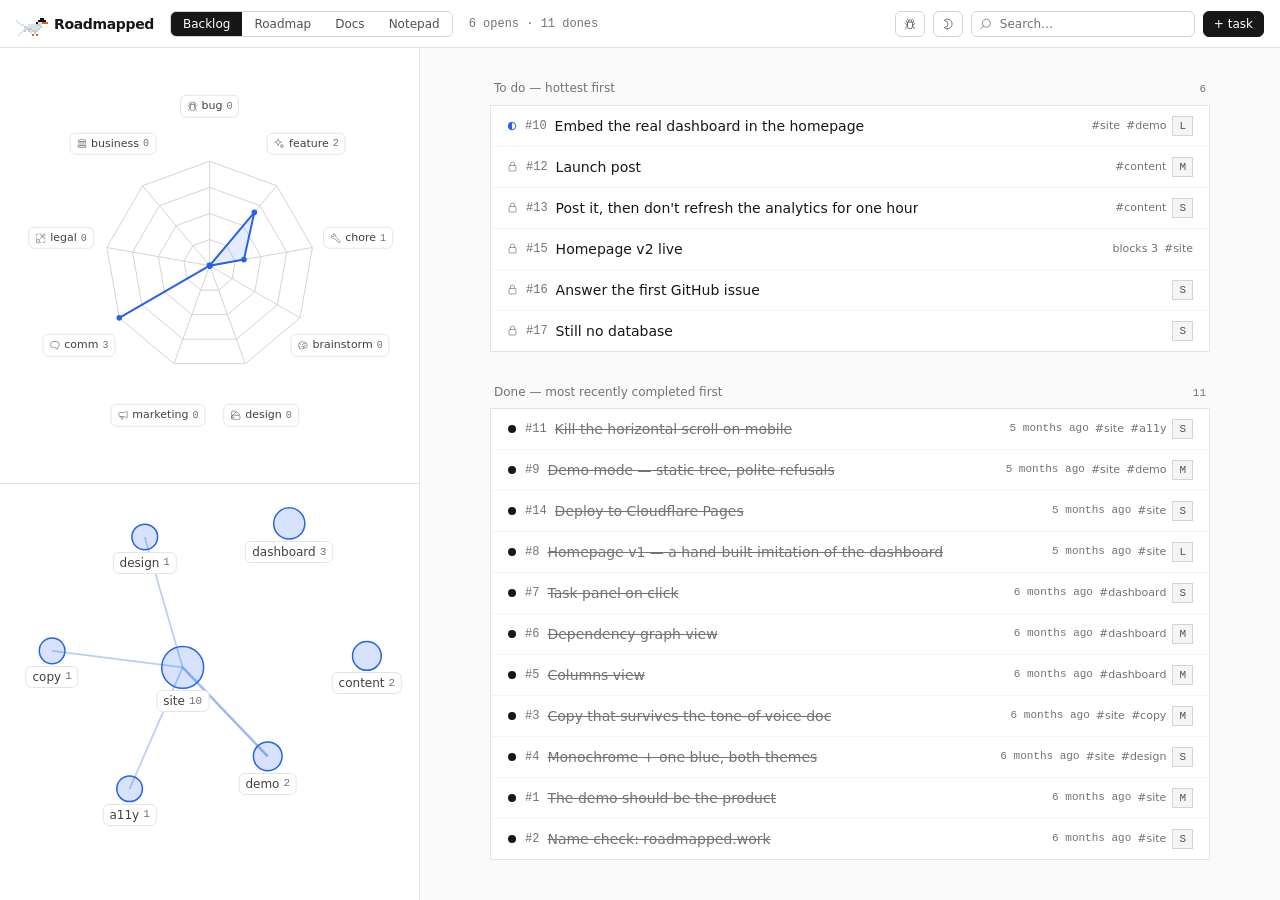
==== commit 0212477b: "site-v3 #281 : régénère la démo embarquée (dernière app, dark mode inclus) npm run build:demo -> dis" ====
--- a/demo/index.html
+++ b/demo/index.html
@@ -1,13 +1,13 @@
 <!doctype html>
-<html lang="fr">
+<html lang="en">
   <head>
     <meta charset="UTF-8" />
     <meta name="viewport" content="width=device-width, initial-scale=1" />
     <meta name="robots" content="noindex" />
     <title>Roadmapped — live demo</title>
     <link rel="icon" href="data:image/svg+xml,%3Csvg%20xmlns='http://www.w3.org/2000/svg'%20viewBox='0%200%2016%2016'%3E%3Crect%20width='16'%20height='16'%20fill='%23171717'/%3E%3Crect%20x='3'%20y='4'%20width='10'%20height='2'%20fill='%23fafafa'/%3E%3Crect%20x='3'%20y='7'%20width='7'%20height='2'%20fill='%233b82f6'/%3E%3Crect%20x='3'%20y='10'%20width='10'%20height='2'%20fill='%23fafafa'/%3E%3C/svg%3E" />
-    <script type="module" crossorigin src="./assets/index.demo-B3qYVMXQ.js"></script>
-    <link rel="stylesheet" crossorigin href="./assets/index-CpNftpfs.css">
+    <script type="module" crossorigin src="./assets/index.demo-PzaeaxyX.js"></script>
+    <link rel="stylesheet" crossorigin href="./assets/index-D7Ce_dq6.css">
   </head>
   <body>
     <div id="root"></div>
--- a/demo/assets/index-D7Ce_dq6.css
+++ b/demo/assets/index-D7Ce_dq6.css
@@ -0,0 +1 @@
+/*! tailwindcss v4.3.2 | MIT License | https://tailwindcss.com */@layer properties{@supports (((-webkit-hyphens:none)) and (not (margin-trim:inline))) or ((-moz-orient:inline) and (not (color:rgb(from red r g b)))){*,:before,:after,::backdrop{--tw-translate-x:0;--tw-translate-y:0;--tw-translate-z:0;--tw-rotate-x:initial;--tw-rotate-y:initial;--tw-rotate-z:initial;--tw-skew-x:initial;--tw-skew-y:initial;--tw-divide-y-reverse:0;--tw-border-style:solid;--tw-leading:initial;--tw-font-weight:initial;--tw-tracking:initial;--tw-ordinal:initial;--tw-slashed-zero:initial;--tw-numeric-figure:initial;--tw-numeric-spacing:initial;--tw-numeric-fraction:initial;--tw-shadow:0 0 #0000;--tw-shadow-color:initial;--tw-shadow-alpha:100%;--tw-inset-shadow:0 0 #0000;--tw-inset-shadow-color:initial;--tw-inset-shadow-alpha:100%;--tw-ring-color:initial;--tw-ring-shadow:0 0 #0000;--tw-inset-ring-color:initial;--tw-inset-ring-shadow:0 0 #0000;--tw-ring-inset:initial;--tw-ring-offset-width:0px;--tw-ring-offset-color:#fff;--tw-ring-offset-shadow:0 0 #0000;--tw-outline-style:solid;--tw-blur:initial;--tw-brightness:initial;--tw-contrast:initial;--tw-grayscale:initial;--tw-hue-rotate:initial;--tw-invert:initial;--tw-opacity:initial;--tw-saturate:initial;--tw-sepia:initial;--tw-drop-shadow:initial;--tw-drop-shadow-color:initial;--tw-drop-shadow-alpha:100%;--tw-drop-shadow-size:initial;--tw-duration:initial;--tw-ease:initial}}}@layer theme{:root,:host{--font-sans:ui-sans-serif, system-ui, sans-serif, "Apple Color Emoji", "Segoe UI Emoji", "Segoe UI Symbol", "Noto Color Emoji";--font-mono:ui-monospace, SFMono-Regular, Menlo, Monaco, Consolas, "Liberation Mono", "Courier New", monospace;--spacing:.25rem;--container-3xl:48rem;--container-5xl:64rem;--text-xs:.75rem;--text-xs--line-height:calc(1 / .75);--text-sm:.875rem;--text-sm--line-height:calc(1.25 / .875);--text-base:1rem;--text-base--line-height: 1.5 ;--text-lg:1.125rem;--text-lg--line-height:calc(1.75 / 1.125);--font-weight-light:300;--font-weight-medium:500;--font-weight-semibold:600;--tracking-tight:-.025em;--tracking-wide:.025em;--leading-snug:1.375;--leading-relaxed:1.625;--radius-md:.375rem;--ease-out:cubic-bezier(0, 0, .2, 1);--ease-in-out:cubic-bezier(.4, 0, .2, 1);--default-transition-duration:.15s;--default-transition-timing-function:cubic-bezier(.4, 0, .2, 1);--default-font-family:var(--font-sans);--default-mono-font-family:var(--font-mono);--color-accent:#2563eb;--color-accent-tint:#eef3fd;--color-white:#fff;--color-page:#fafafa;--color-neutral-50:oklch(98.5% 0 0);--color-neutral-100:oklch(97% 0 0);--color-neutral-200:oklch(92.2% 0 0);--color-neutral-300:oklch(87% 0 0);--color-neutral-400:oklch(70.8% 0 0);--color-neutral-500:oklch(55.6% 0 0);--color-neutral-600:oklch(43.9% 0 0);--color-neutral-700:oklch(37.1% 0 0);--color-neutral-800:oklch(26.9% 0 0);--color-neutral-900:oklch(20.5% 0 0)}}@layer base{*,:after,:before,::backdrop{box-sizing:border-box;border:0 solid;margin:0;padding:0}::file-selector-button{box-sizing:border-box;border:0 solid;margin:0;padding:0}html,:host{-webkit-text-size-adjust:100%;-moz-tab-size:4;tab-size:4;line-height:1.5;font-family:var(--default-font-family,ui-sans-serif, system-ui, sans-serif, "Apple Color Emoji", "Segoe UI Emoji", "Segoe UI Symbol", "Noto Color Emoji");font-feature-settings:var(--default-font-feature-settings,normal);font-variation-settings:var(--default-font-variation-settings,normal);-webkit-tap-highlight-color:transparent}hr{height:0;color:inherit;border-top-width:1px}abbr:where([title]){-webkit-text-decoration:underline dotted;text-decoration:underline dotted}h1,h2,h3,h4,h5,h6{font-size:inherit;font-weight:inherit}a{color:inherit;-webkit-text-decoration:inherit;text-decoration:inherit}b,strong{font-weight:bolder}code,kbd,samp,pre{font-family:var(--default-mono-font-family,ui-monospace, SFMono-Regular, Menlo, Monaco, Consolas, "Liberation Mono", "Courier New", monospace);font-feature-settings:var(--default-mono-font-feature-settings,normal);font-variation-settings:var(--default-mono-font-variation-settings,normal);font-size:1em}small{font-size:80%}sub,sup{vertical-align:baseline;font-size:75%;line-height:0;position:relative}sub{bottom:-.25em}sup{top:-.5em}table{text-indent:0;border-color:inherit;border-collapse:collapse}:-moz-focusring{outline:auto}progress{vertical-align:baseline}summary{display:list-item}ol,ul,menu{list-style:none}img,svg,video,canvas,audio,iframe,embed,object{vertical-align:middle;display:block}img,video{max-width:100%;height:auto}button,input,select,optgroup,textarea{font:inherit;font-feature-settings:inherit;font-variation-settings:inherit;letter-spacing:inherit;color:inherit;opacity:1;background-color:#0000;border-radius:0}::file-selector-button{font:inherit;font-feature-settings:inherit;font-variation-settings:inherit;letter-spacing:inherit;color:inherit;opacity:1;background-color:#0000;border-radius:0}:where(select:is([multiple],[size])) optgroup{font-weight:bolder}:where(select:is([multiple],[size])) optgroup option{padding-inline-start:20px}::file-selector-button{margin-inline-end:4px}::placeholder{opacity:1}@supports (not ((-webkit-appearance:-apple-pay-button))) or (contain-intrinsic-size:1px){::placeholder{color:currentColor}@supports (color:color-mix(in lab,red,red)){::placeholder{color:color-mix(in oklab,currentcolor 50%,transparent)}}}textarea{resize:vertical}::-webkit-search-decoration{-webkit-appearance:none}::-webkit-date-and-time-value{min-height:1lh;text-align:inherit}::-webkit-datetime-edit{display:inline-flex}::-webkit-datetime-edit-fields-wrapper{padding:0}::-webkit-datetime-edit{padding-block:0}::-webkit-datetime-edit-year-field{padding-block:0}::-webkit-datetime-edit-month-field{padding-block:0}::-webkit-datetime-edit-day-field{padding-block:0}::-webkit-datetime-edit-hour-field{padding-block:0}::-webkit-datetime-edit-minute-field{padding-block:0}::-webkit-datetime-edit-second-field{padding-block:0}::-webkit-datetime-edit-millisecond-field{padding-block:0}::-webkit-datetime-edit-meridiem-field{padding-block:0}::-webkit-calendar-picker-indicator{line-height:1}:-moz-ui-invalid{box-shadow:none}button,input:where([type=button],[type=reset],[type=submit]){-webkit-appearance:button;-moz-appearance:button;appearance:button}::file-selector-button{-webkit-appearance:button;-moz-appearance:button;appearance:button}::-webkit-inner-spin-button{height:auto}::-webkit-outer-spin-button{height:auto}[hidden]:where(:not([hidden=until-found])){display:none!important}:is(button,[role=button],[role=option],[role=tab],[role=switch],[role=menuitem],label[for],summary):not(:disabled):not([aria-disabled=true]){cursor:pointer}}@layer components;@layer utilities{.pointer-events-none{pointer-events:none}.collapse{visibility:collapse}.invisible{visibility:hidden}.visible{visibility:visible}.sr-only{clip-path:inset(50%);white-space:nowrap;border-width:0;width:1px;height:1px;margin:-1px;padding:0;position:absolute;overflow:hidden}.absolute{position:absolute}.fixed{position:fixed}.relative{position:relative}.static{position:static}.sticky{position:sticky}.inset-0{top:0;right:0;bottom:0;left:0}.inset-\[15\%\]{top:15%;right:15%;bottom:15%;left:15%}.top-0{top:0}.top-1\/2{top:50%}.top-3{top:calc(var(--spacing) * 3)}.right-2{right:calc(var(--spacing) * 2)}.right-3{right:calc(var(--spacing) * 3)}.right-4{right:calc(var(--spacing) * 4)}.bottom-1\.5{bottom:calc(var(--spacing) * 1.5)}.bottom-4{bottom:calc(var(--spacing) * 4)}.left-2{left:calc(var(--spacing) * 2)}.z-10{z-index:10}.z-20{z-index:20}.z-50{z-index:50}.z-\[100\]{z-index:100}.row-span-4{grid-row:span 4/span 4}.container{width:100%}@media (min-width:40rem){.container{max-width:40rem}}@media (min-width:48rem){.container{max-width:48rem}}@media (min-width:64rem){.container{max-width:64rem}}@media (min-width:80rem){.container{max-width:80rem}}@media (min-width:96rem){.container{max-width:96rem}}.mx-4{margin-inline:calc(var(--spacing) * 4)}.mx-auto{margin-inline:auto}.my-0\.5{margin-block:calc(var(--spacing) * .5)}.my-auto{margin-block:auto}.-mt-4{margin-top:calc(var(--spacing) * -4)}.-mt-px{margin-top:-1px}.mt-0\.5{margin-top:calc(var(--spacing) * .5)}.mt-1{margin-top:var(--spacing)}.mt-2{margin-top:calc(var(--spacing) * 2)}.mt-6{margin-top:calc(var(--spacing) * 6)}.mt-auto{margin-top:auto}.mt-px{margin-top:1px}.mb-1{margin-bottom:var(--spacing)}.mb-2{margin-bottom:calc(var(--spacing) * 2)}.ml-1{margin-left:var(--spacing)}.ml-9{margin-left:calc(var(--spacing) * 9)}.ml-auto{margin-left:auto}.line-clamp-2{-webkit-line-clamp:2;-webkit-box-orient:vertical;display:-webkit-box;overflow:hidden}.block{display:block}.contents{display:contents}.flex{display:flex}.grid{display:grid}.hidden{display:none}.inline{display:inline}.inline-block{display:inline-block}.inline-flex{display:inline-flex}.table{display:table}.aspect-\[6\/5\]{aspect-ratio:6/5}.aspect-square{aspect-ratio:1}.size-1\.5{width:calc(var(--spacing) * 1.5);height:calc(var(--spacing) * 1.5)}.size-4{width:calc(var(--spacing) * 4);height:calc(var(--spacing) * 4)}.h-1{height:var(--spacing)}.h-5{height:calc(var(--spacing) * 5)}.h-12{height:calc(var(--spacing) * 12)}.h-\[70\%\]{height:70%}.h-full{height:100%}.h-screen{height:100vh}.max-h-32{max-height:calc(var(--spacing) * 32)}.max-h-56{max-height:calc(var(--spacing) * 56)}.max-h-64{max-height:calc(var(--spacing) * 64)}.max-h-80{max-height:calc(var(--spacing) * 80)}.min-h-0{min-height:0}.min-h-\[60px\]{min-height:60px}.min-h-\[80px\]{min-height:80px}.min-h-\[100px\]{min-height:100px}.min-h-full{min-height:100%}.w-14{width:calc(var(--spacing) * 14)}.w-20{width:calc(var(--spacing) * 20)}.w-24{width:calc(var(--spacing) * 24)}.w-32{width:calc(var(--spacing) * 32)}.w-48{width:calc(var(--spacing) * 48)}.w-56{width:calc(var(--spacing) * 56)}.w-72{width:calc(var(--spacing) * 72)}.w-80{width:calc(var(--spacing) * 80)}.w-\[18px\]{width:18px}.w-\[70\%\]{width:70%}.w-\[380px\]{width:380px}.w-\[420px\]{width:420px}.w-\[var\(--anchor-width\)\]{width:var(--anchor-width)}.w-full{width:100%}.w-screen{width:100vw}.max-w-3xl{max-width:var(--container-3xl)}.max-w-5xl{max-width:var(--container-5xl)}.max-w-\[\.\.\.\]{max-width:...}.max-w-\[16rem\]{max-width:16rem}.max-w-\[200px\]{max-width:200px}.max-w-full{max-width:100%}.min-w-0{min-width:0}.min-w-4{min-width:calc(var(--spacing) * 4)}.min-w-\[60px\]{min-width:60px}.min-w-\[80px\]{min-width:80px}.min-w-\[var\(--anchor-width\)\]{min-width:var(--anchor-width)}.flex-1{flex:1}.shrink-0{flex-shrink:0}.grow{flex-grow:1}.origin-\[var\(--transform-origin\)\]{transform-origin:var(--transform-origin)}.-translate-y-1\/2{--tw-translate-y: -50% ;translate:var(--tw-translate-x) var(--tw-translate-y)}.transform{transform:var(--tw-rotate-x,) var(--tw-rotate-y,) var(--tw-rotate-z,) var(--tw-skew-x,) var(--tw-skew-y,)}.cursor-default{cursor:default}.cursor-grab{cursor:grab}.cursor-grabbing{cursor:grabbing}.cursor-pointer{cursor:pointer}.cursor-text{cursor:text}.resize{resize:both}.resize-none{resize:none}.resize-y{resize:vertical}.grid-flow-col{grid-auto-flow:column}.grid-cols-2{grid-template-columns:repeat(2,minmax(0,1fr))}.grid-rows-\[auto_auto_auto_1fr\]{grid-template-rows:auto auto auto 1fr}.grid-rows-subgrid{grid-template-rows:subgrid}.flex-col{flex-direction:column}.flex-wrap{flex-wrap:wrap}.items-baseline{align-items:baseline}.items-center{align-items:center}.items-start{align-items:flex-start}.items-stretch{align-items:stretch}.justify-between{justify-content:space-between}.justify-center{justify-content:center}.gap-0\.5{gap:calc(var(--spacing) * .5)}.gap-1{gap:var(--spacing)}.gap-1\.5{gap:calc(var(--spacing) * 1.5)}.gap-2{gap:calc(var(--spacing) * 2)}.gap-2\.5{gap:calc(var(--spacing) * 2.5)}.gap-3{gap:calc(var(--spacing) * 3)}.gap-4{gap:calc(var(--spacing) * 4)}.gap-5{gap:calc(var(--spacing) * 5)}.gap-8{gap:calc(var(--spacing) * 8)}.gap-x-4{column-gap:calc(var(--spacing) * 4)}.gap-y-1\.5{row-gap:calc(var(--spacing) * 1.5)}:where(.divide-y>:not(:last-child)){--tw-divide-y-reverse:0;border-bottom-style:var(--tw-border-style);border-top-style:var(--tw-border-style);border-top-width:calc(1px * var(--tw-divide-y-reverse));border-bottom-width:calc(1px * calc(1 - var(--tw-divide-y-reverse)))}:where(.divide-neutral-100>:not(:last-child)){border-color:var(--color-neutral-100)}.self-end{align-self:flex-end}.self-stretch{align-self:stretch}.truncate{text-overflow:ellipsis;white-space:nowrap;overflow:hidden}.overflow-auto{overflow:auto}.overflow-hidden{overflow:hidden}.overflow-visible{overflow:visible}.overflow-x-auto{overflow-x:auto}.overflow-y-auto{overflow-y:auto}.overscroll-contain{overscroll-behavior:contain}.rounded{border-radius:.25rem}.rounded-full{border-radius:3.40282e38px}.rounded-md{border-radius:var(--radius-md)}.border{border-style:var(--tw-border-style);border-width:1px}.border-0{border-style:var(--tw-border-style);border-width:0}.border-t{border-top-style:var(--tw-border-style);border-top-width:1px}.border-r{border-right-style:var(--tw-border-style);border-right-width:1px}.border-b{border-bottom-style:var(--tw-border-style);border-bottom-width:1px}.border-l{border-left-style:var(--tw-border-style);border-left-width:1px}.border-l-2{border-left-style:var(--tw-border-style);border-left-width:2px}.border-l-4{border-left-style:var(--tw-border-style);border-left-width:4px}.border-dashed{--tw-border-style:dashed;border-style:dashed}.border-accent{border-color:var(--color-accent)}.border-neutral-100{border-color:var(--color-neutral-100)}.border-neutral-200{border-color:var(--color-neutral-200)}.border-neutral-300{border-color:var(--color-neutral-300)}.border-neutral-900{border-color:var(--color-neutral-900)}.border-transparent{border-color:#0000}.bg-\[\#fafafa\]{background-color:#fafafa}.bg-accent{background-color:var(--color-accent)}.bg-accent-tint{background-color:var(--color-accent-tint)}.bg-accent\/5{background-color:#2563eb0d}@supports (color:color-mix(in lab,red,red)){.bg-accent\/5{background-color:color-mix(in oklab,var(--color-accent) 5%,transparent)}}.bg-neutral-50{background-color:var(--color-neutral-50)}.bg-neutral-100{background-color:var(--color-neutral-100)}.bg-neutral-200{background-color:var(--color-neutral-200)}.bg-neutral-900{background-color:var(--color-neutral-900)}.bg-transparent{background-color:#0000}.bg-white{background-color:var(--color-white)}.bg-white\/70{background-color:#ffffffb3}@supports (color:color-mix(in lab,red,red)){.bg-white\/70{background-color:color-mix(in oklab,var(--color-white) 70%,transparent)}}.p-0\.5{padding:calc(var(--spacing) * .5)}.p-1{padding:var(--spacing)}.p-2{padding:calc(var(--spacing) * 2)}.p-3{padding:calc(var(--spacing) * 3)}.px-0\.5{padding-inline:calc(var(--spacing) * .5)}.px-1{padding-inline:var(--spacing)}.px-1\.5{padding-inline:calc(var(--spacing) * 1.5)}.px-2{padding-inline:calc(var(--spacing) * 2)}.px-2\.5{padding-inline:calc(var(--spacing) * 2.5)}.px-3{padding-inline:calc(var(--spacing) * 3)}.px-4{padding-inline:calc(var(--spacing) * 4)}.px-6{padding-inline:calc(var(--spacing) * 6)}.px-8{padding-inline:calc(var(--spacing) * 8)}.px-\[max\(1\.5rem\,calc\(\(100\%-48rem\)\/2\)\)\]{padding-inline:max(1.5rem,50% - 24rem)}.py-0\.5{padding-block:calc(var(--spacing) * .5)}.py-1{padding-block:var(--spacing)}.py-1\.5{padding-block:calc(var(--spacing) * 1.5)}.py-2{padding-block:calc(var(--spacing) * 2)}.py-2\.5{padding-block:calc(var(--spacing) * 2.5)}.py-4{padding-block:calc(var(--spacing) * 4)}.py-8{padding-block:calc(var(--spacing) * 8)}.py-10{padding-block:calc(var(--spacing) * 10)}.py-\[5px\]{padding-block:5px}.py-px{padding-block:1px}.pt-0\.5{padding-top:calc(var(--spacing) * .5)}.pt-1\.5{padding-top:calc(var(--spacing) * 1.5)}.pt-2{padding-top:calc(var(--spacing) * 2)}.pt-3{padding-top:calc(var(--spacing) * 3)}.pt-5{padding-top:calc(var(--spacing) * 5)}.pt-8{padding-top:calc(var(--spacing) * 8)}.pr-1{padding-right:var(--spacing)}.pr-2{padding-right:calc(var(--spacing) * 2)}.pr-4{padding-right:calc(var(--spacing) * 4)}.pb-0\.5{padding-bottom:calc(var(--spacing) * .5)}.pb-1{padding-bottom:var(--spacing)}.pb-1\.5{padding-bottom:calc(var(--spacing) * 1.5)}.pb-6{padding-bottom:calc(var(--spacing) * 6)}.pl-2{padding-left:calc(var(--spacing) * 2)}.pl-7{padding-left:calc(var(--spacing) * 7)}.pl-\[26px\]{padding-left:26px}.text-center{text-align:center}.text-left{text-align:left}.font-mono{font-family:var(--font-mono)}.text-base{font-size:var(--text-base);line-height:var(--tw-leading,var(--text-base--line-height))}.text-lg{font-size:var(--text-lg);line-height:var(--tw-leading,var(--text-lg--line-height))}.text-sm{font-size:var(--text-sm);line-height:var(--tw-leading,var(--text-sm--line-height))}.text-xs{font-size:var(--text-xs);line-height:var(--tw-leading,var(--text-xs--line-height))}.text-\[2rem\]{font-size:2rem}.text-\[10px\]{font-size:10px}.text-\[11px\]{font-size:11px}.text-\[12px\]{font-size:12px}.text-\[13px\]{font-size:13px}.leading-4{--tw-leading:calc(var(--spacing) * 4);line-height:calc(var(--spacing) * 4)}.leading-5{--tw-leading:calc(var(--spacing) * 5);line-height:calc(var(--spacing) * 5)}.leading-none{--tw-leading:1;line-height:1}.leading-relaxed{--tw-leading:var(--leading-relaxed);line-height:var(--leading-relaxed)}.leading-snug{--tw-leading:var(--leading-snug);line-height:var(--leading-snug)}.font-light{--tw-font-weight:var(--font-weight-light);font-weight:var(--font-weight-light)}.font-medium{--tw-font-weight:var(--font-weight-medium);font-weight:var(--font-weight-medium)}.font-semibold{--tw-font-weight:var(--font-weight-semibold);font-weight:var(--font-weight-semibold)}.tracking-tight{--tw-tracking:var(--tracking-tight);letter-spacing:var(--tracking-tight)}.tracking-wide{--tw-tracking:var(--tracking-wide);letter-spacing:var(--tracking-wide)}.\[overflow-wrap\:break-word\],.break-words{overflow-wrap:break-word}.break-all{word-break:break-all}.whitespace-nowrap{white-space:nowrap}.whitespace-pre-wrap{white-space:pre-wrap}.text-accent{color:var(--color-accent)}.text-neutral-300{color:var(--color-neutral-300)}.text-neutral-400{color:var(--color-neutral-400)}.text-neutral-500{color:var(--color-neutral-500)}.text-neutral-500\!{color:var(--color-neutral-500)!important}.text-neutral-600{color:var(--color-neutral-600)}.text-neutral-700{color:var(--color-neutral-700)}.text-neutral-800{color:var(--color-neutral-800)}.text-neutral-900{color:var(--color-neutral-900)}.text-transparent{color:#0000}.text-white{color:var(--color-white)}.lowercase{text-transform:lowercase}.uppercase{text-transform:uppercase}.tabular-nums{--tw-numeric-spacing:tabular-nums;font-variant-numeric:var(--tw-ordinal,) var(--tw-slashed-zero,) var(--tw-numeric-figure,) var(--tw-numeric-spacing,) var(--tw-numeric-fraction,)}.line-through{text-decoration-line:line-through}.underline{text-decoration-line:underline}.decoration-accent{-webkit-text-decoration-color:var(--color-accent);text-decoration-color:var(--color-accent)}.decoration-neutral-300{-webkit-text-decoration-color:var(--color-neutral-300);text-decoration-color:var(--color-neutral-300)}.decoration-neutral-500{-webkit-text-decoration-color:var(--color-neutral-500);text-decoration-color:var(--color-neutral-500)}.decoration-1{text-decoration-thickness:1px}.underline-offset-2{text-underline-offset:2px}.underline-offset-4{text-underline-offset:4px}.opacity-0{opacity:0}.shadow{--tw-shadow:0 1px 3px 0 var(--tw-shadow-color,#0000001a), 0 1px 2px -1px var(--tw-shadow-color,#0000001a);box-shadow:var(--tw-inset-shadow),var(--tw-inset-ring-shadow),var(--tw-ring-offset-shadow),var(--tw-ring-shadow),var(--tw-shadow)}.shadow-\[inset_2px_0_0_var\(--color-accent\)\]{--tw-shadow:inset 2px 0 0 var(--tw-shadow-color,var(--color-accent));box-shadow:var(--tw-inset-shadow),var(--tw-inset-ring-shadow),var(--tw-ring-offset-shadow),var(--tw-ring-shadow),var(--tw-shadow)}.shadow-lg{--tw-shadow:0 10px 15px -3px var(--tw-shadow-color,#0000001a), 0 4px 6px -4px var(--tw-shadow-color,#0000001a);box-shadow:var(--tw-inset-shadow),var(--tw-inset-ring-shadow),var(--tw-ring-offset-shadow),var(--tw-ring-shadow),var(--tw-shadow)}.shadow-sm{--tw-shadow:0 1px 3px 0 var(--tw-shadow-color,#0000001a), 0 1px 2px -1px var(--tw-shadow-color,#0000001a);box-shadow:var(--tw-inset-shadow),var(--tw-inset-ring-shadow),var(--tw-ring-offset-shadow),var(--tw-ring-shadow),var(--tw-shadow)}.ring{--tw-ring-shadow:var(--tw-ring-inset,) 0 0 0 calc(1px + var(--tw-ring-offset-width)) var(--tw-ring-color,currentcolor);box-shadow:var(--tw-inset-shadow),var(--tw-inset-ring-shadow),var(--tw-ring-offset-shadow),var(--tw-ring-shadow),var(--tw-shadow)}.ring-neutral-900{--tw-ring-color:var(--color-neutral-900)}.outline{outline-style:var(--tw-outline-style);outline-width:1px}.blur{--tw-blur:blur(8px);filter:var(--tw-blur,) var(--tw-brightness,) var(--tw-contrast,) var(--tw-grayscale,) var(--tw-hue-rotate,) var(--tw-invert,) var(--tw-saturate,) var(--tw-sepia,) var(--tw-drop-shadow,)}.invert{--tw-invert:invert(100%);filter:var(--tw-blur,) var(--tw-brightness,) var(--tw-contrast,) var(--tw-grayscale,) var(--tw-hue-rotate,) var(--tw-invert,) var(--tw-saturate,) var(--tw-sepia,) var(--tw-drop-shadow,)}.filter{filter:var(--tw-blur,) var(--tw-brightness,) var(--tw-contrast,) var(--tw-grayscale,) var(--tw-hue-rotate,) var(--tw-invert,) var(--tw-saturate,) var(--tw-sepia,) var(--tw-drop-shadow,)}.transition{transition-property:color,background-color,border-color,outline-color,text-decoration-color,fill,stroke,--tw-gradient-from,--tw-gradient-via,--tw-gradient-to,opacity,box-shadow,transform,translate,scale,rotate,filter,-webkit-backdrop-filter,backdrop-filter,display,content-visibility,overlay,pointer-events;transition-timing-function:var(--tw-ease,var(--default-transition-timing-function));transition-duration:var(--tw-duration,var(--default-transition-duration))}.transition\!{transition-property:color,background-color,border-color,outline-color,text-decoration-color,fill,stroke,--tw-gradient-from,--tw-gradient-via,--tw-gradient-to,opacity,box-shadow,transform,translate,scale,rotate,filter,-webkit-backdrop-filter,backdrop-filter,display,content-visibility,overlay,pointer-events!important;transition-timing-function:var(--tw-ease,var(--default-transition-timing-function))!important;transition-duration:var(--tw-duration,var(--default-transition-duration))!important}.transition-\[opacity\,transform\]{transition-property:opacity,transform;transition-timing-function:var(--tw-ease,var(--default-transition-timing-function));transition-duration:var(--tw-duration,var(--default-transition-duration))}.transition-colors{transition-property:color,background-color,border-color,outline-color,text-decoration-color,fill,stroke,--tw-gradient-from,--tw-gradient-via,--tw-gradient-to;transition-timing-function:var(--tw-ease,var(--default-transition-timing-function));transition-duration:var(--tw-duration,var(--default-transition-duration))}.transition-opacity{transition-property:opacity;transition-timing-function:var(--tw-ease,var(--default-transition-timing-function));transition-duration:var(--tw-duration,var(--default-transition-duration))}.duration-150{--tw-duration:.15s;transition-duration:.15s}.ease-in-out{--tw-ease:var(--ease-in-out);transition-timing-function:var(--ease-in-out)}.ease-out{--tw-ease:var(--ease-out);transition-timing-function:var(--ease-out)}.select-none{-webkit-user-select:none;user-select:none}.\[fichier\:…\]{fichier:…}@media (hover:hover){.group-hover\:opacity-100:is(:where(.group):hover *){opacity:1}}.placeholder\:text-neutral-500::placeholder{color:var(--color-neutral-500)}.first\:mt-0:first-child{margin-top:0}.focus-within\:border-neutral-300:focus-within{border-color:var(--color-neutral-300)}.focus-within\:border-neutral-900:focus-within{border-color:var(--color-neutral-900)}.focus-within\:bg-white:focus-within{background-color:var(--color-white)}@media (hover:hover){.hover\:z-10:hover{z-index:10}.hover\:border-neutral-400:hover{border-color:var(--color-neutral-400)}.hover\:bg-neutral-50:hover{background-color:var(--color-neutral-50)}.hover\:bg-neutral-100:hover{background-color:var(--color-neutral-100)}.hover\:bg-neutral-200:hover{background-color:var(--color-neutral-200)}.hover\:bg-neutral-700:hover{background-color:var(--color-neutral-700)}.hover\:text-neutral-700:hover{color:var(--color-neutral-700)}.hover\:text-neutral-800:hover{color:var(--color-neutral-800)}.hover\:text-neutral-900:hover{color:var(--color-neutral-900)}.hover\:decoration-neutral-800:hover{-webkit-text-decoration-color:var(--color-neutral-800);text-decoration-color:var(--color-neutral-800)}}.focus\:border-neutral-300:focus{border-color:var(--color-neutral-300)}.focus\:border-neutral-900:focus{border-color:var(--color-neutral-900)}.focus\:bg-white:focus{background-color:var(--color-white)}.focus\:outline-none:focus{--tw-outline-style:none;outline-style:none}.focus-visible\:opacity-100:focus-visible{opacity:1}.focus-visible\:ring-2:focus-visible{--tw-ring-shadow:var(--tw-ring-inset,) 0 0 0 calc(2px + var(--tw-ring-offset-width)) var(--tw-ring-color,currentcolor);box-shadow:var(--tw-inset-shadow),var(--tw-inset-ring-shadow),var(--tw-ring-offset-shadow),var(--tw-ring-shadow),var(--tw-shadow)}.focus-visible\:ring-neutral-900:focus-visible{--tw-ring-color:var(--color-neutral-900)}.disabled\:cursor-not-allowed:disabled{cursor:not-allowed}.disabled\:border-neutral-300:disabled{border-color:var(--color-neutral-300)}.disabled\:bg-neutral-50:disabled{background-color:var(--color-neutral-50)}.disabled\:bg-neutral-300:disabled{background-color:var(--color-neutral-300)}.disabled\:text-neutral-400:disabled{color:var(--color-neutral-400)}.disabled\:text-neutral-500:disabled{color:var(--color-neutral-500)}.disabled\:opacity-50:disabled{opacity:.5}@media (hover:hover){.disabled\:hover\:bg-transparent:disabled:hover{background-color:#0000}}.data-\[disabled\]\:bg-neutral-50[data-disabled]{background-color:var(--color-neutral-50)}.data-\[disabled\]\:bg-transparent[data-disabled]{background-color:#0000}.data-\[disabled\]\:text-neutral-500[data-disabled]{color:var(--color-neutral-500)}.data-\[ending\]\:opacity-0[data-ending]{opacity:0}.data-\[ending-style\]\:scale-\[0\.98\][data-ending-style]{scale:.98}.data-\[ending-style\]\:opacity-0[data-ending-style]{opacity:0}.data-\[highlighted\]\:bg-neutral-100[data-highlighted],.data-\[popup-open\]\:bg-neutral-100[data-popup-open]{background-color:var(--color-neutral-100)}.data-\[popup-open\]\:text-neutral-900[data-popup-open]{color:var(--color-neutral-900)}.data-\[starting\]\:opacity-0[data-starting]{opacity:0}.data-\[starting-style\]\:scale-\[0\.98\][data-starting-style]{scale:.98}.data-\[starting-style\]\:opacity-0[data-starting-style]{opacity:0}@media (prefers-reduced-motion:reduce){.motion-reduce\:transition-none{transition-property:none}}@media (min-width:96rem){.\32xl\:flex{display:flex}}}:root{color-scheme:light}:root[data-theme=dark]{color-scheme:dark;--color-accent:#3b82f6;--color-accent-tint:#1c2636;--color-white:oklch(20.5% 0 0);--color-page:oklch(16.8% 0 0);--color-neutral-50:oklch(24% 0 0);--color-neutral-100:oklch(26.9% 0 0);--color-neutral-200:oklch(31% 0 0);--color-neutral-300:oklch(37.1% 0 0);--color-neutral-400:oklch(55.6% 0 0);--color-neutral-500:oklch(70.8% 0 0);--color-neutral-600:oklch(78% 0 0);--color-neutral-700:oklch(87% 0 0);--color-neutral-800:oklch(92.2% 0 0);--color-neutral-900:oklch(97% 0 0)}:root[data-theme=dark] .shadow-sm{--tw-shadow-color:#00000073}:root[data-theme=dark] .shadow-lg{--tw-shadow-color:#0009}body{background-color:var(--color-page);color:var(--color-neutral-900);-webkit-font-smoothing:antialiased}.chev{transition:transform .15s}[data-panel-open] .chev{transform:rotate(90deg)}@media (prefers-reduced-motion:reduce){.chev{transition:none}}@keyframes rm-pulse{0%,to{opacity:1}50%{opacity:.4}}.pulse-live{animation:1.8s ease-in-out infinite rm-pulse}@media (prefers-reduced-motion:reduce){.pulse-live{animation:none}}@keyframes rm-entry-in{0%{background-color:var(--color-accent-tint)}to{background-color:#0000}}.live-entry-in{animation:1.8s ease-out rm-entry-in}@media (prefers-reduced-motion:reduce){.live-entry-in{animation:none}}.roadmap-cols-scroll{scrollbar-width:thin;scrollbar-color:var(--color-neutral-500) transparent}.roadmap-cols-scroll::-webkit-scrollbar{height:8px}.roadmap-cols-scroll::-webkit-scrollbar-thumb{background:var(--color-neutral-500)}.roadmap-cols-scroll::-webkit-scrollbar-track{background:0 0}.doc-prose{color:var(--color-neutral-900);font-size:.9375rem;line-height:1.7}.doc-prose>:first-child{margin-top:0}.doc-prose h1,.doc-prose h2,.doc-prose h3,.doc-prose h4{letter-spacing:-.01em;color:var(--color-neutral-900);font-weight:600}.doc-prose h1{border-bottom:1px solid var(--color-neutral-200);margin:0 0 1rem;padding-bottom:.5rem;font-size:1.75rem}.doc-prose h2{margin:2rem 0 .75rem;font-size:1.375rem}.doc-prose h3{margin:1.5rem 0 .5rem;font-size:1.125rem}.doc-prose h4{margin:1.25rem 0 .5rem;font-size:1rem}.doc-prose p{margin:.75rem 0}.doc-prose ul,.doc-prose ol{margin:.75rem 0;padding-left:1.5rem}.doc-prose ul{list-style:outside}.doc-prose ol{list-style:decimal}.doc-prose li,.doc-prose li>ul,.doc-prose li>ol{margin:.25rem 0}.doc-prose code{background:var(--color-neutral-100);border:1px solid var(--color-neutral-200);padding:.1em .35em;font-family:ui-monospace,SFMono-Regular,Menlo,monospace;font-size:.85em}.doc-prose pre{background:var(--color-neutral-100);border:1px solid var(--color-neutral-200);margin:1rem 0;padding:.875rem 1rem;overflow-x:auto}.doc-prose pre code{background:0 0;border:none;padding:0;font-size:.8125rem;line-height:1.6}.doc-prose blockquote{border-left:2px solid var(--color-neutral-200);color:var(--color-neutral-600);margin:1rem 0;padding:.25rem 0 .25rem 1rem}.doc-prose table{border-collapse:collapse;width:100%;max-width:100%;margin:1rem 0;font-size:.875rem;display:block;overflow-x:auto}.doc-prose th,.doc-prose td{border:1px solid var(--color-neutral-200);text-align:left;padding:.4rem .6rem}.doc-prose th{background:var(--color-neutral-100);font-weight:600}.doc-prose a{color:var(--color-neutral-900);text-underline-offset:2px;text-decoration:underline}.doc-prose hr{border:none;border-top:1px solid var(--color-neutral-200);margin:1.5rem 0}.doc-prose img{max-width:100%}:focus-visible{outline:2px solid var(--color-neutral-900);outline-offset:2px}.doc-prose--panel{font-size:.875rem;line-height:1.625}.doc-prose--panel h1,.doc-prose--panel h2,.doc-prose--panel h3,.doc-prose--panel h4{border-bottom:none;margin:.75rem 0 .25rem;padding-bottom:0;font-size:.875rem}.doc-prose--panel p{margin:0 0 .625rem}.doc-prose--panel>:last-child{margin-bottom:0}.doc-prose--panel ul,.doc-prose--panel ol{margin:0 0 .625rem}.doc-prose--panel pre{margin:0 0 .625rem;padding:.5rem .625rem}@property --tw-translate-x{syntax:"*";inherits:false;initial-value:0}@property --tw-translate-y{syntax:"*";inherits:false;initial-value:0}@property --tw-translate-z{syntax:"*";inherits:false;initial-value:0}@property --tw-rotate-x{syntax:"*";inherits:false}@property --tw-rotate-y{syntax:"*";inherits:false}@property --tw-rotate-z{syntax:"*";inherits:false}@property --tw-skew-x{syntax:"*";inherits:false}@property --tw-skew-y{syntax:"*";inherits:false}@property --tw-divide-y-reverse{syntax:"*";inherits:false;initial-value:0}@property --tw-border-style{syntax:"*";inherits:false;initial-value:solid}@property --tw-leading{syntax:"*";inherits:false}@property --tw-font-weight{syntax:"*";inherits:false}@property --tw-tracking{syntax:"*";inherits:false}@property --tw-ordinal{syntax:"*";inherits:false}@property --tw-slashed-zero{syntax:"*";inherits:false}@property --tw-numeric-figure{syntax:"*";inherits:false}@property --tw-numeric-spacing{syntax:"*";inherits:false}@property --tw-numeric-fraction{syntax:"*";inherits:false}@property --tw-shadow{syntax:"*";inherits:false;initial-value:0 0 #0000}@property --tw-shadow-color{syntax:"*";inherits:false}@property --tw-shadow-alpha{syntax:"<percentage>";inherits:false;initial-value:100%}@property --tw-inset-shadow{syntax:"*";inherits:false;initial-value:0 0 #0000}@property --tw-inset-shadow-color{syntax:"*";inherits:false}@property --tw-inset-shadow-alpha{syntax:"<percentage>";inherits:false;initial-value:100%}@property --tw-ring-color{syntax:"*";inherits:false}@property --tw-ring-shadow{syntax:"*";inherits:false;initial-value:0 0 #0000}@property --tw-inset-ring-color{syntax:"*";inherits:false}@property --tw-inset-ring-shadow{syntax:"*";inherits:false;initial-value:0 0 #0000}@property --tw-ring-inset{syntax:"*";inherits:false}@property --tw-ring-offset-width{syntax:"<length>";inherits:false;initial-value:0}@property --tw-ring-offset-color{syntax:"*";inherits:false;initial-value:#fff}@property --tw-ring-offset-shadow{syntax:"*";inherits:false;initial-value:0 0 #0000}@property --tw-outline-style{syntax:"*";inherits:false;initial-value:solid}@property --tw-blur{syntax:"*";inherits:false}@property --tw-brightness{syntax:"*";inherits:false}@property --tw-contrast{syntax:"*";inherits:false}@property --tw-grayscale{syntax:"*";inherits:false}@property --tw-hue-rotate{syntax:"*";inherits:false}@property --tw-invert{syntax:"*";inherits:false}@property --tw-opacity{syntax:"*";inherits:false}@property --tw-saturate{syntax:"*";inherits:false}@property --tw-sepia{syntax:"*";inherits:false}@property --tw-drop-shadow{syntax:"*";inherits:false}@property --tw-drop-shadow-color{syntax:"*";inherits:false}@property --tw-drop-shadow-alpha{syntax:"<percentage>";inherits:false;initial-value:100%}@property --tw-drop-shadow-size{syntax:"*";inherits:false}@property --tw-duration{syntax:"*";inherits:false}@property --tw-ease{syntax:"*";inherits:false}
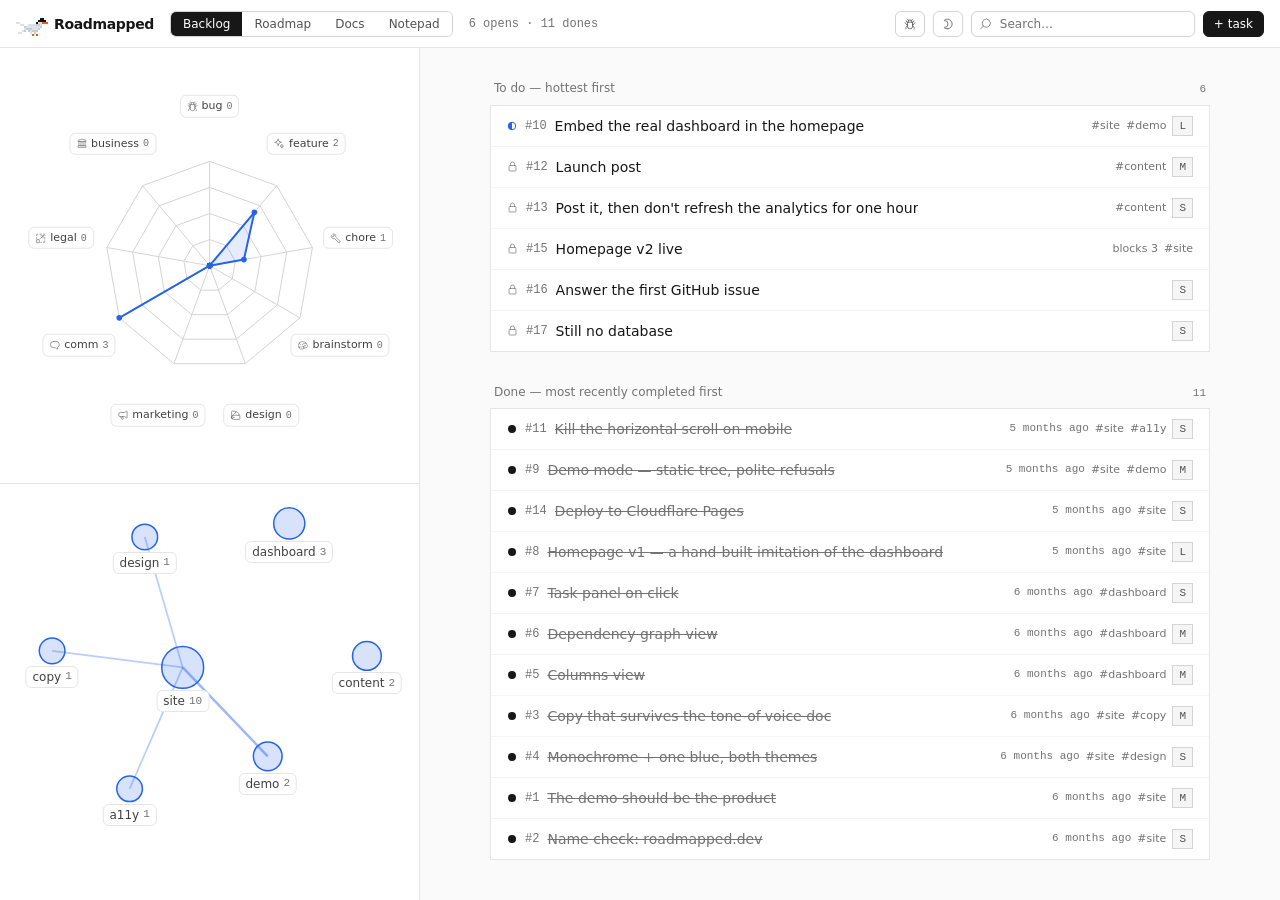
==== commit dabf1f9f: "chore: domaine roadmapped.work -> roadmapped.dev (part site : canonical/og/liens + démo rebuild) (#2" ====
--- a/demo/index.html
+++ b/demo/index.html
@@ -5,8 +5,19 @@
     <meta name="viewport" content="width=device-width, initial-scale=1" />
     <meta name="robots" content="noindex" />
     <title>Roadmapped — live demo</title>
+    <script>
+      // #282 — démo embarquée dans le site : le parent passe son thème via ?theme=.
+      // On le pose AVANT le paint (miroir de l'anti-flash de l'app) ; sinon on suit l'OS.
+      (function () {
+        var t = null
+        try { t = new URLSearchParams(location.search).get('theme') } catch (e) {}
+        if (t !== 'dark' && t !== 'light')
+          t = window.matchMedia && matchMedia('(prefers-color-scheme: dark)').matches ? 'dark' : 'light'
+        document.documentElement.dataset.theme = t
+      })()
+    </script>
     <link rel="icon" href="data:image/svg+xml,%3Csvg%20xmlns='http://www.w3.org/2000/svg'%20viewBox='0%200%2016%2016'%3E%3Crect%20width='16'%20height='16'%20fill='%23171717'/%3E%3Crect%20x='3'%20y='4'%20width='10'%20height='2'%20fill='%23fafafa'/%3E%3Crect%20x='3'%20y='7'%20width='7'%20height='2'%20fill='%233b82f6'/%3E%3Crect%20x='3'%20y='10'%20width='10'%20height='2'%20fill='%23fafafa'/%3E%3C/svg%3E" />
-    <script type="module" crossorigin src="./assets/index.demo-PzaeaxyX.js"></script>
+    <script type="module" crossorigin src="./assets/index.demo-CSMkPsFn.js"></script>
     <link rel="stylesheet" crossorigin href="./assets/index-D7Ce_dq6.css">
   </head>
   <body>
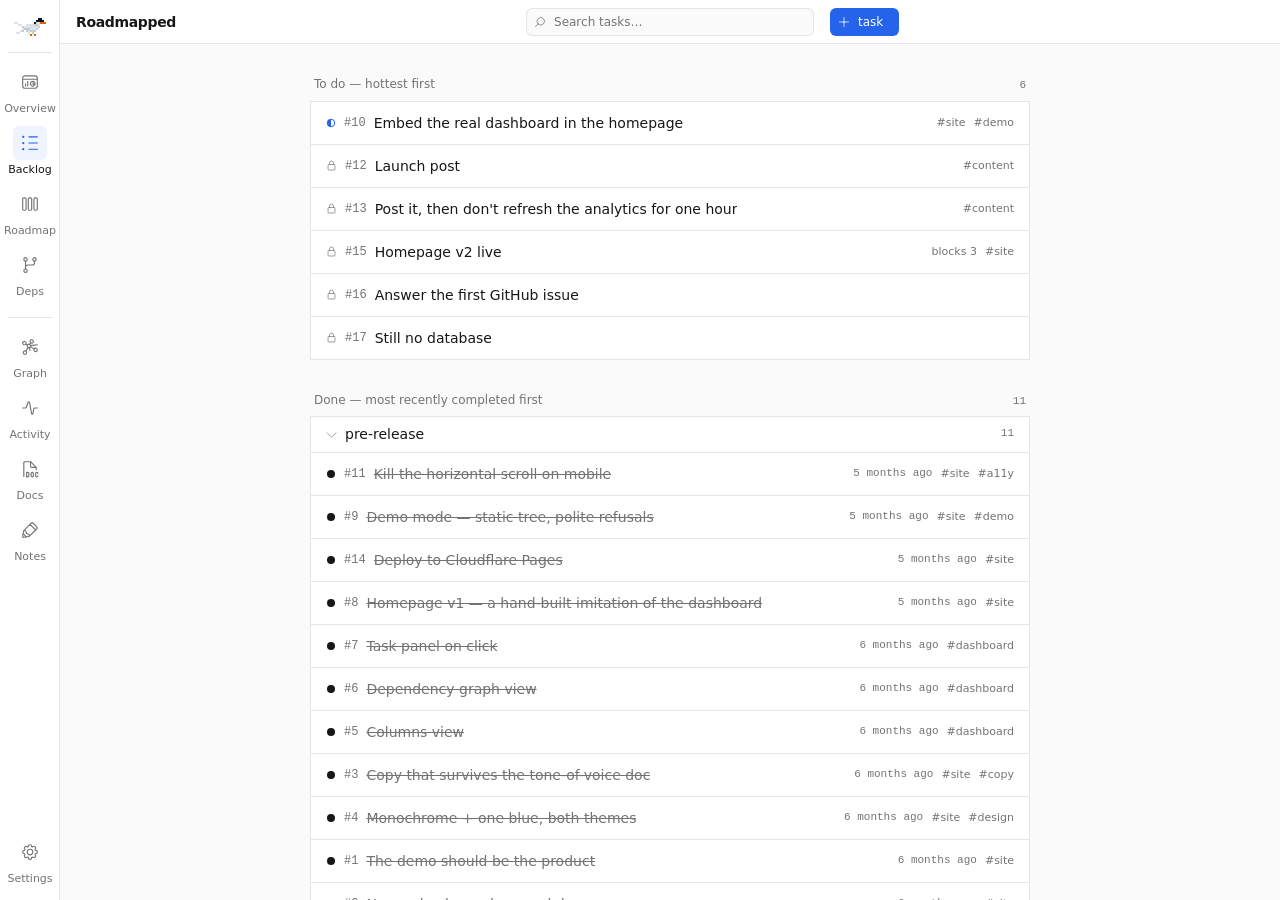
==== commit 415d8fdd: "site: MAJ 0.3.1 — démo régénérée + retards DA/copy contre l'app réelle Preview : - démo embarquée ré" ====
--- a/demo/index.html
+++ b/demo/index.html
@@ -16,9 +16,10 @@
         document.documentElement.dataset.theme = t
       })()
     </script>
-    <link rel="icon" href="data:image/svg+xml,%3Csvg%20xmlns='http://www.w3.org/2000/svg'%20viewBox='0%200%2016%2016'%3E%3Crect%20width='16'%20height='16'%20fill='%23171717'/%3E%3Crect%20x='3'%20y='4'%20width='10'%20height='2'%20fill='%23fafafa'/%3E%3Crect%20x='3'%20y='7'%20width='7'%20height='2'%20fill='%233b82f6'/%3E%3Crect%20x='3'%20y='10'%20width='10'%20height='2'%20fill='%23fafafa'/%3E%3C/svg%3E" />
-    <script type="module" crossorigin src="./assets/index.demo-CSMkPsFn.js"></script>
-    <link rel="stylesheet" crossorigin href="./assets/index-D7Ce_dq6.css">
+    <!-- Favicon officiel oiseau (#212/#216), miroir de index.html — sinon un rebuild démo régresse le logo. -->
+    <link rel="icon" type="image/png" href="[data-uri]">
+    <script type="module" crossorigin src="./assets/index.demo-uO91Y4Ur.js"></script>
+    <link rel="stylesheet" crossorigin href="./assets/index-DwCvj2OP.css">
   </head>
   <body>
     <div id="root"></div>
--- a/demo/assets/index-DwCvj2OP.css
+++ b/demo/assets/index-DwCvj2OP.css
@@ -0,0 +1 @@
+/*! tailwindcss v4.3.2 | MIT License | https://tailwindcss.com */@layer properties{@supports (((-webkit-hyphens:none)) and (not (margin-trim:inline))) or ((-moz-orient:inline) and (not (color:rgb(from red r g b)))){*,:before,:after,::backdrop{--tw-translate-x:0;--tw-translate-y:0;--tw-translate-z:0;--tw-rotate-x:initial;--tw-rotate-y:initial;--tw-rotate-z:initial;--tw-skew-x:initial;--tw-skew-y:initial;--tw-divide-y-reverse:0;--tw-border-style:solid;--tw-leading:initial;--tw-font-weight:initial;--tw-tracking:initial;--tw-ordinal:initial;--tw-slashed-zero:initial;--tw-numeric-figure:initial;--tw-numeric-spacing:initial;--tw-numeric-fraction:initial;--tw-shadow:0 0 #0000;--tw-shadow-color:initial;--tw-shadow-alpha:100%;--tw-inset-shadow:0 0 #0000;--tw-inset-shadow-color:initial;--tw-inset-shadow-alpha:100%;--tw-ring-color:initial;--tw-ring-shadow:0 0 #0000;--tw-inset-ring-color:initial;--tw-inset-ring-shadow:0 0 #0000;--tw-ring-inset:initial;--tw-ring-offset-width:0px;--tw-ring-offset-color:#fff;--tw-ring-offset-shadow:0 0 #0000;--tw-outline-style:solid;--tw-blur:initial;--tw-brightness:initial;--tw-contrast:initial;--tw-grayscale:initial;--tw-hue-rotate:initial;--tw-invert:initial;--tw-opacity:initial;--tw-saturate:initial;--tw-sepia:initial;--tw-drop-shadow:initial;--tw-drop-shadow-color:initial;--tw-drop-shadow-alpha:100%;--tw-drop-shadow-size:initial;--tw-duration:initial;--tw-ease:initial}}}@layer theme{:root,:host{--font-sans:ui-sans-serif, system-ui, sans-serif, "Apple Color Emoji", "Segoe UI Emoji", "Segoe UI Symbol", "Noto Color Emoji";--font-mono:ui-monospace, SFMono-Regular, Menlo, Monaco, Consolas, "Liberation Mono", "Courier New", monospace;--spacing:.25rem;--container-sm:24rem;--container-md:28rem;--container-2xl:42rem;--container-3xl:48rem;--container-4xl:56rem;--container-5xl:64rem;--container-6xl:72rem;--text-xs:.75rem;--text-xs--line-height:calc(1 / .75);--text-sm:.875rem;--text-sm--line-height:calc(1.25 / .875);--text-base:1rem;--text-base--line-height: 1.5 ;--text-lg:1.125rem;--text-lg--line-height:calc(1.75 / 1.125);--font-weight-light:300;--font-weight-medium:500;--font-weight-semibold:600;--tracking-tight:-.025em;--tracking-wide:.025em;--leading-snug:1.375;--leading-relaxed:1.625;--ease-out:cubic-bezier(0, 0, .2, 1);--ease-in-out:cubic-bezier(.4, 0, .2, 1);--animate-pulse:pulse 2s cubic-bezier(.4, 0, .6, 1) infinite;--default-transition-duration:.15s;--default-transition-timing-function:cubic-bezier(.4, 0, .2, 1);--default-font-family:var(--font-sans);--default-mono-font-family:var(--font-mono);--color-accent:#2563eb;--color-active:#eef3fd;--color-rollover:#0000000b;--color-action:var(--color-accent);--color-foreground:#fff;--color-background:#fafafa;--color-texthard:oklch(20.5% 0 0);--color-textsoft:oklch(55.6% 0 0);--color-border:oklch(92.2% 0 0);--color-highlight:var(--color-accent);--radius-interactive:6px;--radius-listitem:0px;--radius-surface:8px;--radius-round:9999px;--spacing-xs:4px;--spacing-s:8px;--spacing-m:12px;--spacing-l:16px;--spacing-xl:24px;--spacing-listgap:0px}}@layer base{*,:after,:before,::backdrop{box-sizing:border-box;border:0 solid;margin:0;padding:0}::file-selector-button{box-sizing:border-box;border:0 solid;margin:0;padding:0}html,:host{-webkit-text-size-adjust:100%;-moz-tab-size:4;tab-size:4;line-height:1.5;font-family:var(--default-font-family,ui-sans-serif, system-ui, sans-serif, "Apple Color Emoji", "Segoe UI Emoji", "Segoe UI Symbol", "Noto Color Emoji");font-feature-settings:var(--default-font-feature-settings,normal);font-variation-settings:var(--default-font-variation-settings,normal);-webkit-tap-highlight-color:transparent}hr{height:0;color:inherit;border-top-width:1px}abbr:where([title]){-webkit-text-decoration:underline dotted;text-decoration:underline dotted}h1,h2,h3,h4,h5,h6{font-size:inherit;font-weight:inherit}a{color:inherit;-webkit-text-decoration:inherit;text-decoration:inherit}b,strong{font-weight:bolder}code,kbd,samp,pre{font-family:var(--default-mono-font-family,ui-monospace, SFMono-Regular, Menlo, Monaco, Consolas, "Liberation Mono", "Courier New", monospace);font-feature-settings:var(--default-mono-font-feature-settings,normal);font-variation-settings:var(--default-mono-font-variation-settings,normal);font-size:1em}small{font-size:80%}sub,sup{vertical-align:baseline;font-size:75%;line-height:0;position:relative}sub{bottom:-.25em}sup{top:-.5em}table{text-indent:0;border-color:inherit;border-collapse:collapse}:-moz-focusring{outline:auto}progress{vertical-align:baseline}summary{display:list-item}ol,ul,menu{list-style:none}img,svg,video,canvas,audio,iframe,embed,object{vertical-align:middle;display:block}img,video{max-width:100%;height:auto}button,input,select,optgroup,textarea{font:inherit;font-feature-settings:inherit;font-variation-settings:inherit;letter-spacing:inherit;color:inherit;opacity:1;background-color:#0000;border-radius:0}::file-selector-button{font:inherit;font-feature-settings:inherit;font-variation-settings:inherit;letter-spacing:inherit;color:inherit;opacity:1;background-color:#0000;border-radius:0}:where(select:is([multiple],[size])) optgroup{font-weight:bolder}:where(select:is([multiple],[size])) optgroup option{padding-inline-start:20px}::file-selector-button{margin-inline-end:4px}::placeholder{opacity:1}@supports (not ((-webkit-appearance:-apple-pay-button))) or (contain-intrinsic-size:1px){::placeholder{color:currentColor}@supports (color:color-mix(in lab,red,red)){::placeholder{color:color-mix(in oklab,currentcolor 50%,transparent)}}}textarea{resize:vertical}::-webkit-search-decoration{-webkit-appearance:none}::-webkit-date-and-time-value{min-height:1lh;text-align:inherit}::-webkit-datetime-edit{display:inline-flex}::-webkit-datetime-edit-fields-wrapper{padding:0}::-webkit-datetime-edit{padding-block:0}::-webkit-datetime-edit-year-field{padding-block:0}::-webkit-datetime-edit-month-field{padding-block:0}::-webkit-datetime-edit-day-field{padding-block:0}::-webkit-datetime-edit-hour-field{padding-block:0}::-webkit-datetime-edit-minute-field{padding-block:0}::-webkit-datetime-edit-second-field{padding-block:0}::-webkit-datetime-edit-millisecond-field{padding-block:0}::-webkit-datetime-edit-meridiem-field{padding-block:0}::-webkit-calendar-picker-indicator{line-height:1}:-moz-ui-invalid{box-shadow:none}button,input:where([type=button],[type=reset],[type=submit]){-webkit-appearance:button;-moz-appearance:button;appearance:button}::file-selector-button{-webkit-appearance:button;-moz-appearance:button;appearance:button}::-webkit-inner-spin-button{height:auto}::-webkit-outer-spin-button{height:auto}[hidden]:where(:not([hidden=until-found])){display:none!important}:is(button,[role=button],[role=option],[role=tab],[role=switch],[role=menuitem],label[for],summary):not(:disabled):not([aria-disabled=true]){cursor:pointer}*{outline-color:var(--color-accent)}:focus-visible{outline:2px solid var(--color-accent);outline-offset:2px}}@layer components{.rm-list{flex-direction:column;display:flex}.rm-list-item{border-radius:var(--radius-listitem);background-color:var(--color-foreground);position:relative;overflow:hidden}.rm-list-item:after{content:"";pointer-events:none;border-radius:inherit;box-shadow:inset 0 0 0 1px var(--color-border);position:absolute;top:0;right:0;bottom:0;left:0}.rm-list-item[aria-pressed=true]:after{box-shadow:inset 0 0 0 1px var(--color-accent)}.rm-list>.rm-list-item+.rm-list-item{margin-top:calc(var(--spacing-listgap) - 1px)}.rm-node{border-radius:var(--radius-listitem);background-color:var(--color-foreground);position:relative}.rm-node:after{content:"";pointer-events:none;border-radius:inherit;box-shadow:inset 0 0 0 1px var(--color-border);position:absolute;top:0;right:0;bottom:0;left:0}.rm-node[data-focused]:after{box-shadow:inset 0 0 0 1px var(--color-accent)}.rm-list-row{gap:var(--spacing-listgap);flex-wrap:wrap;display:flex}.rm-nest{padding:var(--spacing-listgap)}}@layer utilities{.pointer-events-none{pointer-events:none}.collapse{visibility:collapse}.invisible{visibility:hidden}.visible{visibility:visible}.sr-only{clip-path:inset(50%);white-space:nowrap;border-width:0;width:1px;height:1px;margin:-1px;padding:0;position:absolute;overflow:hidden}.absolute{position:absolute}.fixed{position:fixed}.relative{position:relative}.static{position:static}.sticky{position:sticky}.inset-0{top:0;right:0;bottom:0;left:0}.inset-\[15\%\]{top:15%;right:15%;bottom:15%;left:15%}.top-0{top:0}.top-1{top:var(--spacing)}.top-3{top:calc(var(--spacing) * 3)}.top-12{top:calc(var(--spacing) * 12)}.right-1{right:var(--spacing)}.right-3{right:calc(var(--spacing) * 3)}.right-4{right:calc(var(--spacing) * 4)}.right-s{right:var(--spacing-s)}.bottom-0{bottom:0}.bottom-3{bottom:calc(var(--spacing) * 3)}.bottom-4{bottom:calc(var(--spacing) * 4)}.bottom-s{bottom:var(--spacing-s)}.left-1\/2{left:50%}.left-3{left:calc(var(--spacing) * 3)}.z-10{z-index:10}.z-20{z-index:20}.z-50{z-index:50}.z-\[100\]{z-index:100}.col-span-2{grid-column:span 2/span 2}.col-span-3{grid-column:span 3/span 3}.row-span-4{grid-row:span 4/span 4}.container{width:100%}@media (min-width:40rem){.container{max-width:40rem}}@media (min-width:48rem){.container{max-width:48rem}}@media (min-width:64rem){.container{max-width:64rem}}@media (min-width:80rem){.container{max-width:80rem}}@media (min-width:96rem){.container{max-width:96rem}}.-mx-m{margin-inline:calc(var(--spacing-m) * -1)}.mx-4{margin-inline:calc(var(--spacing) * 4)}.mx-auto{margin-inline:auto}.mx-l{margin-inline:var(--spacing-l)}.mx-xs{margin-inline:var(--spacing-xs)}.my-0\.5{margin-block:calc(var(--spacing) * .5)}.my-auto{margin-block:auto}.mt-auto{margin-top:auto}.mt-l{margin-top:var(--spacing-l)}.mt-m{margin-top:var(--spacing-m)}.mt-px{margin-top:1px}.mt-s{margin-top:var(--spacing-s)}.mt-xl{margin-top:var(--spacing-xl)}.mt-xs{margin-top:var(--spacing-xs)}.mb-l{margin-bottom:var(--spacing-l)}.mb-m{margin-bottom:var(--spacing-m)}.mb-s{margin-bottom:var(--spacing-s)}.mb-xl{margin-bottom:var(--spacing-xl)}.mb-xs{margin-bottom:var(--spacing-xs)}.ml-\[calc\(var\(--spacing-xl\)\+var\(--spacing-m\)\)\],.ml-\[calc\(var\(--spacing-xl\)_\+_var\(--spacing-m\)\)\]{margin-left:calc(var(--spacing-xl) + var(--spacing-m))}.ml-auto{margin-left:auto}.ml-xs{margin-left:var(--spacing-xs)}.line-clamp-2{-webkit-line-clamp:2;-webkit-box-orient:vertical;display:-webkit-box;overflow:hidden}.block{display:block}.contents{display:contents}.flex{display:flex}.grid{display:grid}.hidden{display:none}.inline{display:inline}.inline-block{display:inline-block}.inline-flex{display:inline-flex}.table{display:table}.aspect-square{aspect-ratio:1}.size-1\.5{width:calc(var(--spacing) * 1.5);height:calc(var(--spacing) * 1.5)}.size-3{width:calc(var(--spacing) * 3);height:calc(var(--spacing) * 3)}.size-3\.5{width:calc(var(--spacing) * 3.5);height:calc(var(--spacing) * 3.5)}.size-4{width:calc(var(--spacing) * 4);height:calc(var(--spacing) * 4)}.size-9{width:calc(var(--spacing) * 9);height:calc(var(--spacing) * 9)}.size-\[calc\(var\(--spacing-xs\)\*1\.5\)\]{width:calc(var(--spacing-xs) * 1.5);height:calc(var(--spacing-xs) * 1.5)}.h-1{height:var(--spacing)}.h-1\.5{height:calc(var(--spacing) * 1.5)}.h-2\.5{height:calc(var(--spacing) * 2.5)}.h-5{height:calc(var(--spacing) * 5)}.h-9{height:calc(var(--spacing) * 9)}.h-10{height:calc(var(--spacing) * 10)}.h-12{height:calc(var(--spacing) * 12)}.h-\[12px\]{height:12px}.h-\[70\%\]{height:70%}.h-\[440px\]{height:440px}.h-\[calc\(var\(--spacing-m\)\+var\(--spacing-s\)\*2\)\]{height:calc(var(--spacing-m) + var(--spacing-s) * 2)}.h-\[var\(--spacing-xs\)\]{height:var(--spacing-xs)}.h-full{height:100%}.h-lh{height:1lh}.h-px{height:1px}.h-screen{height:100vh}.h-xs{height:var(--spacing-xs)}.max-h-32{max-height:calc(var(--spacing) * 32)}.max-h-56{max-height:calc(var(--spacing) * 56)}.max-h-64{max-height:calc(var(--spacing) * 64)}.max-h-\[60vh\]{max-height:60vh}.min-h-0{min-height:0}.min-h-\[180px\]{min-height:180px}.min-h-\[200px\]{min-height:200px}.min-h-full{min-height:100%}.w-2\/3{width:66.6667%}.w-7{width:calc(var(--spacing) * 7)}.w-16{width:calc(var(--spacing) * 16)}.w-24{width:calc(var(--spacing) * 24)}.w-28{width:calc(var(--spacing) * 28)}.w-48{width:calc(var(--spacing) * 48)}.w-56{width:calc(var(--spacing) * 56)}.w-72{width:calc(var(--spacing) * 72)}.w-\[18px\]{width:18px}.w-\[70\%\]{width:70%}.w-\[380px\]{width:380px}.w-\[420px\]{width:420px}.w-\[calc\(var\(--spacing-l\)\*16\)\]{width:calc(var(--spacing-l) * 16)}.w-\[calc\(var\(--spacing-xl\)\*2\+var\(--spacing-s\)\)\]{width:calc(var(--spacing-xl) * 2 + var(--spacing-s))}.w-\[var\(--anchor-width\)\]{width:var(--anchor-width)}.w-fit{width:fit-content}.w-full{width:100%}.w-screen{width:100vw}.max-w-2xl{max-width:var(--container-2xl)}.max-w-3xl{max-width:var(--container-3xl)}.max-w-4xl{max-width:var(--container-4xl)}.max-w-5xl{max-width:var(--container-5xl)}.max-w-6xl{max-width:var(--container-6xl)}.max-w-14{max-width:calc(var(--spacing) * 14)}.max-w-40{max-width:calc(var(--spacing) * 40)}.max-w-64{max-width:calc(var(--spacing) * 64)}.max-w-72{max-width:calc(var(--spacing) * 72)}.max-w-80{max-width:calc(var(--spacing) * 80)}.max-w-\[\.\.\.\]{max-width:...}.max-w-\[7ch\]{max-width:7ch}.max-w-\[16rem\]{max-width:16rem}.max-w-\[26px\]{max-width:26px}.max-w-\[40\%\]{max-width:40%}.max-w-\[200px\]{max-width:200px}.max-w-\[420px\]{max-width:420px}.max-w-\[800px\]{max-width:800px}.max-w-full{max-width:100%}.max-w-md{max-width:var(--container-md)}.max-w-sm{max-width:var(--container-sm)}.max-w-xl{max-width:var(--spacing-xl)}.min-w-0{min-width:0}.min-w-24{min-width:calc(var(--spacing) * 24)}.min-w-44{min-width:calc(var(--spacing) * 44)}.min-w-\[60px\]{min-width:60px}.min-w-\[80px\]{min-width:80px}.min-w-\[320px\]{min-width:320px}.min-w-\[var\(--anchor-width\)\]{min-width:var(--anchor-width)}.flex-1{flex:1}.shrink{flex-shrink:1}.shrink-0{flex-shrink:0}.grow{flex-grow:1}.basis-1\/3{flex-basis:33.3333%}.basis-\[380px\]{flex-basis:380px}.origin-\[var\(--transform-origin\)\]{transform-origin:var(--transform-origin)}.-translate-x-1\/2{--tw-translate-x: -50% ;translate:var(--tw-translate-x) var(--tw-translate-y)}.-translate-y-1\/2{--tw-translate-y: -50% ;translate:var(--tw-translate-x) var(--tw-translate-y)}.transform{transform:var(--tw-rotate-x,) var(--tw-rotate-y,) var(--tw-rotate-z,) var(--tw-skew-x,) var(--tw-skew-y,)}.cursor-default{cursor:default}.cursor-grab{cursor:grab}.cursor-grabbing{cursor:grabbing}.cursor-pointer{cursor:pointer}.cursor-text{cursor:text}.resize{resize:both}.resize-none{resize:none}.resize-y{resize:vertical}.appearance-none{-webkit-appearance:none;-moz-appearance:none;appearance:none}.grid-flow-col{grid-auto-flow:column}.grid-cols-1{grid-template-columns:repeat(1,minmax(0,1fr))}.grid-cols-2{grid-template-columns:repeat(2,minmax(0,1fr))}.grid-cols-\[1fr_minmax\(auto\,18rem\)_1fr\]{grid-template-columns:1fr minmax(auto,18rem) 1fr}.grid-cols-\[max-content_1fr\]{grid-template-columns:max-content 1fr}.grid-cols-\[max-content_1fr_max-content\]{grid-template-columns:max-content 1fr max-content}.grid-cols-\[max-content_1fr_…\]{grid-template-columns:max-content 1fr …}.grid-cols-\[max-content_max-content_1fr\]{grid-template-columns:max-content max-content 1fr}.grid-cols-subgrid{grid-template-columns:subgrid}.grid-rows-\[auto_auto_auto_1fr\]{grid-template-rows:auto auto auto 1fr}.grid-rows-subgrid{grid-template-rows:subgrid}.flex-col{flex-direction:column}.flex-wrap{flex-wrap:wrap}.items-baseline{align-items:baseline}.items-center{align-items:center}.items-start{align-items:flex-start}.items-stretch{align-items:stretch}.justify-between{justify-content:space-between}.justify-center{justify-content:center}.justify-end{justify-content:flex-end}.gap-0\.5{gap:calc(var(--spacing) * .5)}.gap-1{gap:var(--spacing)}.gap-1\.5{gap:calc(var(--spacing) * 1.5)}.gap-4{gap:calc(var(--spacing) * 4)}.gap-5{gap:calc(var(--spacing) * 5)}.gap-8{gap:calc(var(--spacing) * 8)}.gap-\[calc\(var\(--spacing-xl\)\+var\(--spacing-s\)\)\],.gap-\[calc\(var\(--spacing-xl\)_\+_var\(--spacing-s\)\)\]{gap:calc(var(--spacing-xl) + var(--spacing-s))}.gap-l{gap:var(--spacing-l)}.gap-listgap{gap:var(--spacing-listgap)}.gap-m{gap:var(--spacing-m)}.gap-s{gap:var(--spacing-s)}.gap-xl{gap:var(--spacing-xl)}.gap-xs{gap:var(--spacing-xs)}.gap-x-\[calc\(var\(--spacing-xl\)_\+_var\(--spacing-s\)\)\]{column-gap:calc(var(--spacing-xl) + var(--spacing-s))}.gap-x-l{column-gap:var(--spacing-l)}.gap-x-m{column-gap:var(--spacing-m)}.gap-x-s{column-gap:var(--spacing-s)}.gap-x-xl{column-gap:var(--spacing-xl)}.gap-y-l{row-gap:var(--spacing-l)}.gap-y-m{row-gap:var(--spacing-m)}.gap-y-s{row-gap:var(--spacing-s)}.gap-y-xl{row-gap:var(--spacing-xl)}.gap-y-xs{row-gap:var(--spacing-xs)}:where(.divide-y>:not(:last-child)){--tw-divide-y-reverse:0;border-bottom-style:var(--tw-border-style);border-top-style:var(--tw-border-style);border-top-width:calc(1px * var(--tw-divide-y-reverse));border-bottom-width:calc(1px * calc(1 - var(--tw-divide-y-reverse)))}.self-end{align-self:flex-end}.self-start{align-self:flex-start}.self-stretch{align-self:stretch}.justify-self-start{justify-self:flex-start}.truncate{text-overflow:ellipsis;white-space:nowrap;overflow:hidden}.overflow-auto{overflow:auto}.overflow-hidden{overflow:hidden}.overflow-visible{overflow:visible}.overflow-x-auto{overflow-x:auto}.overflow-y-auto{overflow-y:auto}.overscroll-contain{overscroll-behavior:contain}.rounded-\[3px\]{border-radius:3px}.rounded-full{border-radius:3.40282e38px}.rounded-interactive{border-radius:var(--radius-interactive)}.rounded-listitem{border-radius:var(--radius-listitem)}.rounded-round{border-radius:var(--radius-round)}.rounded-surface{border-radius:var(--radius-surface)}.rounded-t-interactive{border-top-left-radius:var(--radius-interactive);border-top-right-radius:var(--radius-interactive)}.border{border-style:var(--tw-border-style);border-width:1px}.border-0{border-style:var(--tw-border-style);border-width:0}.border-900{border-style:var(--tw-border-style);border-width:900px}.border-t{border-top-style:var(--tw-border-style);border-top-width:1px}.border-b{border-bottom-style:var(--tw-border-style);border-bottom-width:1px}.border-l{border-left-style:var(--tw-border-style);border-left-width:1px}.border-l-2{border-left-style:var(--tw-border-style);border-left-width:2px}.border-l-4{border-left-style:var(--tw-border-style);border-left-width:4px}.border-accent{border-color:var(--color-accent)}.border-border{border-color:var(--color-border)}.border-transparent{border-color:#0000}.bg-\[\#fafafa\]{background-color:#fafafa}.bg-accent{background-color:var(--color-accent)}.bg-accent\/5{background-color:#2563eb0d}@supports (color:color-mix(in lab,red,red)){.bg-accent\/5{background-color:color-mix(in oklab,var(--color-accent) 5%,transparent)}}.bg-action{background-color:var(--color-action)}.bg-active{background-color:var(--color-active)}.bg-background{background-color:var(--color-background)}.bg-border{background-color:var(--color-border)}.bg-foreground{background-color:var(--color-foreground)}.bg-foreground\/70{background-color:#ffffffb3}@supports (color:color-mix(in lab,red,red)){.bg-foreground\/70{background-color:color-mix(in oklab,var(--color-foreground) 70%,transparent)}}.bg-rollover{background-color:var(--color-rollover)}.bg-textsoft{background-color:var(--color-textsoft)}.bg-transparent{background-color:#0000}.fill-textsoft{fill:var(--color-textsoft)}.p-0{padding:0}.p-0\.5{padding:calc(var(--spacing) * .5)}.p-1{padding:var(--spacing)}.p-1\.5{padding:calc(var(--spacing) * 1.5)}.p-2{padding:calc(var(--spacing) * 2)}.p-l{padding:var(--spacing-l)}.p-m{padding:var(--spacing-m)}.p-s{padding:var(--spacing-s)}.p-xl{padding:var(--spacing-xl)}.p-xs{padding:var(--spacing-xs)}.px-0\.5{padding-inline:calc(var(--spacing) * .5)}.px-1\.5{padding-inline:calc(var(--spacing) * 1.5)}.px-2{padding-inline:calc(var(--spacing) * 2)}.px-2\.5{padding-inline:calc(var(--spacing) * 2.5)}.px-3{padding-inline:calc(var(--spacing) * 3)}.px-4{padding-inline:calc(var(--spacing) * 4)}.px-6{padding-inline:calc(var(--spacing) * 6)}.px-8{padding-inline:calc(var(--spacing) * 8)}.px-\[calc\(var\(--spacing-l\)\+var\(--spacing-listgap\)\)\]{padding-inline:calc(var(--spacing-l) + var(--spacing-listgap))}.px-\[max\(1\.5rem\,calc\(\(100\%-48rem\)\/2\)\)\]{padding-inline:max(1.5rem,50% - 24rem)}.px-\[max\(var\(--spacing-xl\)\,calc\(\(100\%-48rem\)\/2\)\)\]{padding-inline:max(var(--spacing-xl),calc((100% - 48rem)/2))}.px-l{padding-inline:var(--spacing-l)}.px-m{padding-inline:var(--spacing-m)}.px-s{padding-inline:var(--spacing-s)}.px-xl{padding-inline:var(--spacing-xl)}.px-xs{padding-inline:var(--spacing-xs)}.py-0\.5{padding-block:calc(var(--spacing) * .5)}.py-1{padding-block:var(--spacing)}.py-1\.5{padding-block:calc(var(--spacing) * 1.5)}.py-2{padding-block:calc(var(--spacing) * 2)}.py-2\.5{padding-block:calc(var(--spacing) * 2.5)}.py-4{padding-block:calc(var(--spacing) * 4)}.py-6{padding-block:calc(var(--spacing) * 6)}.py-8{padding-block:calc(var(--spacing) * 8)}.py-10{padding-block:calc(var(--spacing) * 10)}.py-12{padding-block:calc(var(--spacing) * 12)}.py-\[5px\]{padding-block:5px}.py-\[calc\(var\(--spacing-xl\)\*2\)\]{padding-block:calc(var(--spacing-xl) * 2)}.py-\[calc\(var\(--spacing-xl\)\+var\(--spacing-s\)\)\],.py-\[calc\(var\(--spacing-xl\)_\+_var\(--spacing-s\)\)\]{padding-block:calc(var(--spacing-xl) + var(--spacing-s))}.py-l{padding-block:var(--spacing-l)}.py-m{padding-block:var(--spacing-m)}.py-s{padding-block:var(--spacing-s)}.py-xl{padding-block:var(--spacing-xl)}.py-xs{padding-block:var(--spacing-xs)}.pt-8{padding-top:calc(var(--spacing) * 8)}.pt-m{padding-top:var(--spacing-m)}.pt-s{padding-top:var(--spacing-s)}.pt-xl{padding-top:var(--spacing-xl)}.pt-xs{padding-top:var(--spacing-xs)}.pr-2{padding-right:calc(var(--spacing) * 2)}.pr-l{padding-right:var(--spacing-l)}.pr-xs{padding-right:var(--spacing-xs)}.pb-m{padding-bottom:var(--spacing-m)}.pb-s{padding-bottom:var(--spacing-s)}.pb-xl{padding-bottom:var(--spacing-xl)}.pb-xs{padding-bottom:var(--spacing-xs)}.pl-7{padding-left:calc(var(--spacing) * 7)}.pl-\[26px\]{padding-left:26px}.pl-s{padding-left:var(--spacing-s)}.pl-xl{padding-left:var(--spacing-xl)}.text-center{text-align:center}.text-left{text-align:left}.font-mono{font-family:var(--font-mono)}.text-base{font-size:var(--text-base);line-height:var(--tw-leading,var(--text-base--line-height))}.text-lg{font-size:var(--text-lg);line-height:var(--tw-leading,var(--text-lg--line-height))}.text-sm{font-size:var(--text-sm);line-height:var(--tw-leading,var(--text-sm--line-height))}.text-xs{font-size:var(--text-xs);line-height:var(--tw-leading,var(--text-xs--line-height))}.text-\[2rem\]{font-size:2rem}.text-\[10px\]{font-size:10px}.text-\[11px\]{font-size:11px}.text-\[12px\]{font-size:12px}.text-\[13px\]{font-size:13px}.leading-4{--tw-leading:calc(var(--spacing) * 4);line-height:calc(var(--spacing) * 4)}.leading-5{--tw-leading:calc(var(--spacing) * 5);line-height:calc(var(--spacing) * 5)}.leading-none{--tw-leading:1;line-height:1}.leading-relaxed{--tw-leading:var(--leading-relaxed);line-height:var(--leading-relaxed)}.leading-snug{--tw-leading:var(--leading-snug);line-height:var(--leading-snug)}.font-light{--tw-font-weight:var(--font-weight-light);font-weight:var(--font-weight-light)}.font-medium{--tw-font-weight:var(--font-weight-medium);font-weight:var(--font-weight-medium)}.font-semibold{--tw-font-weight:var(--font-weight-semibold);font-weight:var(--font-weight-semibold)}.tracking-tight{--tw-tracking:var(--tracking-tight);letter-spacing:var(--tracking-tight)}.tracking-wide{--tw-tracking:var(--tracking-wide);letter-spacing:var(--tracking-wide)}.\[overflow-wrap\:break-word\],.break-words{overflow-wrap:break-word}.break-all{word-break:break-all}.whitespace-nowrap{white-space:nowrap}.whitespace-pre-wrap{white-space:pre-wrap}.text-\[Npx\]{color:Npx}.text-accent{color:var(--color-accent)}.text-foreground{color:var(--color-foreground)}.text-highlight{color:var(--color-highlight)}.text-texthard{color:var(--color-texthard)}.text-textsoft{color:var(--color-textsoft)}.text-textsoft\!{color:var(--color-textsoft)!important}.text-transparent{color:#0000}.lowercase{text-transform:lowercase}.uppercase{text-transform:uppercase}.tabular-nums{--tw-numeric-spacing:tabular-nums;font-variant-numeric:var(--tw-ordinal,) var(--tw-slashed-zero,) var(--tw-numeric-figure,) var(--tw-numeric-spacing,) var(--tw-numeric-fraction,)}.line-through{text-decoration-line:line-through}.underline{text-decoration-line:underline}.decoration-accent{-webkit-text-decoration-color:var(--color-accent);text-decoration-color:var(--color-accent)}.decoration-textsoft{-webkit-text-decoration-color:var(--color-textsoft);text-decoration-color:var(--color-textsoft)}.decoration-1{text-decoration-thickness:1px}.underline-offset-2{text-underline-offset:2px}.underline-offset-4{text-underline-offset:4px}.accent-accent{accent-color:var(--color-accent)}.opacity-0{opacity:0}.opacity-70{opacity:.7}.shadow{--tw-shadow:0 1px 3px 0 var(--tw-shadow-color,#0000001a), 0 1px 2px -1px var(--tw-shadow-color,#0000001a);box-shadow:var(--tw-inset-shadow),var(--tw-inset-ring-shadow),var(--tw-ring-offset-shadow),var(--tw-ring-shadow),var(--tw-shadow)}.shadow-\[inset_-1px_0_0_var\(--color-border\)\]{--tw-shadow:inset -1px 0 0 var(--tw-shadow-color,var(--color-border));box-shadow:var(--tw-inset-shadow),var(--tw-inset-ring-shadow),var(--tw-ring-offset-shadow),var(--tw-ring-shadow),var(--tw-shadow)}.shadow-\[inset_0_-1px_0_var\(--color-border\)\]{--tw-shadow:inset 0 -1px 0 var(--tw-shadow-color,var(--color-border));box-shadow:var(--tw-inset-shadow),var(--tw-inset-ring-shadow),var(--tw-ring-offset-shadow),var(--tw-ring-shadow),var(--tw-shadow)}.shadow-\[inset_0_1px_0_var\(--color-border\)\]{--tw-shadow:inset 0 1px 0 var(--tw-shadow-color,var(--color-border));box-shadow:var(--tw-inset-shadow),var(--tw-inset-ring-shadow),var(--tw-ring-offset-shadow),var(--tw-ring-shadow),var(--tw-shadow)}.shadow-\[inset_1px_0_0_var\(--color-border\)\]{--tw-shadow:inset 1px 0 0 var(--tw-shadow-color,var(--color-border));box-shadow:var(--tw-inset-shadow),var(--tw-inset-ring-shadow),var(--tw-ring-offset-shadow),var(--tw-ring-shadow),var(--tw-shadow)}.shadow-\[inset_2px_0\.\.\.\]{--tw-shadow:inset 2px 0.. var(--tw-shadow-color,currentcolor);box-shadow:var(--tw-inset-shadow),var(--tw-inset-ring-shadow),var(--tw-ring-offset-shadow),var(--tw-ring-shadow),var(--tw-shadow)}.shadow-\[inset_2px_0_0\]{--tw-shadow:inset 2px 0 0 var(--tw-shadow-color,currentcolor);box-shadow:var(--tw-inset-shadow),var(--tw-inset-ring-shadow),var(--tw-ring-offset-shadow),var(--tw-ring-shadow),var(--tw-shadow)}.shadow-\[inset_2px_0_0_var\(--color-accent\)\]{--tw-shadow:inset 2px 0 0 var(--tw-shadow-color,var(--color-accent));box-shadow:var(--tw-inset-shadow),var(--tw-inset-ring-shadow),var(--tw-ring-offset-shadow),var(--tw-ring-shadow),var(--tw-shadow)}.shadow-\[inset_2px_0_0_var\(--color-border\)\]{--tw-shadow:inset 2px 0 0 var(--tw-shadow-color,var(--color-border));box-shadow:var(--tw-inset-shadow),var(--tw-inset-ring-shadow),var(--tw-ring-offset-shadow),var(--tw-ring-shadow),var(--tw-shadow)}.shadow-\[inset_2px_0_0_…\]{--tw-shadow:inset 2px 0 0 var(--tw-shadow-color,…);box-shadow:var(--tw-inset-shadow),var(--tw-inset-ring-shadow),var(--tw-ring-offset-shadow),var(--tw-ring-shadow),var(--tw-shadow)}.shadow-\[inset_3px_0_0_var\(--color-accent\)\]{--tw-shadow:inset 3px 0 0 var(--tw-shadow-color,var(--color-accent));box-shadow:var(--tw-inset-shadow),var(--tw-inset-ring-shadow),var(--tw-ring-offset-shadow),var(--tw-ring-shadow),var(--tw-shadow)}.shadow-lg{--tw-shadow:0 10px 15px -3px var(--tw-shadow-color,#0000001a), 0 4px 6px -4px var(--tw-shadow-color,#0000001a);box-shadow:var(--tw-inset-shadow),var(--tw-inset-ring-shadow),var(--tw-ring-offset-shadow),var(--tw-ring-shadow),var(--tw-shadow)}.shadow-sm,.shadow-sm\/shadow-lg{--tw-shadow:0 1px 3px 0 var(--tw-shadow-color,#0000001a), 0 1px 2px -1px var(--tw-shadow-color,#0000001a);box-shadow:var(--tw-inset-shadow),var(--tw-inset-ring-shadow),var(--tw-ring-offset-shadow),var(--tw-ring-shadow),var(--tw-shadow)}.ring,.ring-1{--tw-ring-shadow:var(--tw-ring-inset,) 0 0 0 calc(1px + var(--tw-ring-offset-width)) var(--tw-ring-color,currentcolor);box-shadow:var(--tw-inset-shadow),var(--tw-inset-ring-shadow),var(--tw-ring-offset-shadow),var(--tw-ring-shadow),var(--tw-shadow)}.inset-ring{--tw-inset-ring-shadow:inset 0 0 0 1px var(--tw-inset-ring-color,currentcolor);box-shadow:var(--tw-inset-shadow),var(--tw-inset-ring-shadow),var(--tw-ring-offset-shadow),var(--tw-ring-shadow),var(--tw-shadow)}.ring-accent{--tw-ring-color:var(--color-accent)}.ring-border{--tw-ring-color:var(--color-border)}.ring-transparent{--tw-ring-color:transparent}.outline{outline-style:var(--tw-outline-style);outline-width:1px}.outline-accent{outline-color:var(--color-accent)}.blur{--tw-blur:blur(8px);filter:var(--tw-blur,) var(--tw-brightness,) var(--tw-contrast,) var(--tw-grayscale,) var(--tw-hue-rotate,) var(--tw-invert,) var(--tw-saturate,) var(--tw-sepia,) var(--tw-drop-shadow,)}.invert{--tw-invert:invert(100%);filter:var(--tw-blur,) var(--tw-brightness,) var(--tw-contrast,) var(--tw-grayscale,) var(--tw-hue-rotate,) var(--tw-invert,) var(--tw-saturate,) var(--tw-sepia,) var(--tw-drop-shadow,)}.filter{filter:var(--tw-blur,) var(--tw-brightness,) var(--tw-contrast,) var(--tw-grayscale,) var(--tw-hue-rotate,) var(--tw-invert,) var(--tw-saturate,) var(--tw-sepia,) var(--tw-drop-shadow,)}.transition{transition-property:color,background-color,border-color,outline-color,text-decoration-color,fill,stroke,--tw-gradient-from,--tw-gradient-via,--tw-gradient-to,opacity,box-shadow,transform,translate,scale,rotate,filter,-webkit-backdrop-filter,backdrop-filter,display,content-visibility,overlay,pointer-events;transition-timing-function:var(--tw-ease,var(--default-transition-timing-function));transition-duration:var(--tw-duration,var(--default-transition-duration))}.transition\!{transition-property:color,background-color,border-color,outline-color,text-decoration-color,fill,stroke,--tw-gradient-from,--tw-gradient-via,--tw-gradient-to,opacity,box-shadow,transform,translate,scale,rotate,filter,-webkit-backdrop-filter,backdrop-filter,display,content-visibility,overlay,pointer-events!important;transition-timing-function:var(--tw-ease,var(--default-transition-timing-function))!important;transition-duration:var(--tw-duration,var(--default-transition-duration))!important}.transition-\[background-color\,box-shadow\]{transition-property:background-color,box-shadow;transition-timing-function:var(--tw-ease,var(--default-transition-timing-function));transition-duration:var(--tw-duration,var(--default-transition-duration))}.transition-\[background-color\]{transition-property:background-color;transition-timing-function:var(--tw-ease,var(--default-transition-timing-function));transition-duration:var(--tw-duration,var(--default-transition-duration))}.transition-\[filter\]{transition-property:filter;transition-timing-function:var(--tw-ease,var(--default-transition-timing-function));transition-duration:var(--tw-duration,var(--default-transition-duration))}.transition-\[opacity\,transform\]{transition-property:opacity,transform;transition-timing-function:var(--tw-ease,var(--default-transition-timing-function));transition-duration:var(--tw-duration,var(--default-transition-duration))}.transition-\[…\]{transition-property:…;transition-timing-function:var(--tw-ease,var(--default-transition-timing-function));transition-duration:var(--tw-duration,var(--default-transition-duration))}.transition-colors{transition-property:color,background-color,border-color,outline-color,text-decoration-color,fill,stroke,--tw-gradient-from,--tw-gradient-via,--tw-gradient-to;transition-timing-function:var(--tw-ease,var(--default-transition-timing-function));transition-duration:var(--tw-duration,var(--default-transition-duration))}.transition-opacity{transition-property:opacity;transition-timing-function:var(--tw-ease,var(--default-transition-timing-function));transition-duration:var(--tw-duration,var(--default-transition-duration))}.duration-150{--tw-duration:.15s;transition-duration:.15s}.ease-in-out{--tw-ease:var(--ease-in-out);transition-timing-function:var(--ease-in-out)}.ease-out{--tw-ease:var(--ease-out);transition-timing-function:var(--ease-out)}.outline-dashed{--tw-outline-style:dashed;outline-style:dashed}.outline-none{--tw-outline-style:none;outline-style:none}.select-none{-webkit-user-select:none;user-select:none}.\[fichier\:…\]{fichier:…}.ring-inset{--tw-ring-inset:inset}@media (hover:hover){.group-hover\:bg-rollover:is(:where(.group):hover *){background-color:var(--color-rollover)}.group-hover\:text-texthard:is(:where(.group):hover *){color:var(--color-texthard)}.group-hover\:opacity-100:is(:where(.group):hover *){opacity:1}}.placeholder\:text-textsoft::placeholder{color:var(--color-textsoft)}.last\:rounded-b-listitem:last-child{border-bottom-right-radius:var(--radius-listitem);border-bottom-left-radius:var(--radius-listitem)}.last\:shadow-none:last-child{--tw-shadow:0 0 #0000;box-shadow:var(--tw-inset-shadow),var(--tw-inset-ring-shadow),var(--tw-ring-offset-shadow),var(--tw-ring-shadow),var(--tw-shadow)}.focus-within\:bg-foreground:focus-within{background-color:var(--color-foreground)}.focus-within\:ring-2:focus-within{--tw-ring-shadow:var(--tw-ring-inset,) 0 0 0 calc(2px + var(--tw-ring-offset-width)) var(--tw-ring-color,currentcolor);box-shadow:var(--tw-inset-shadow),var(--tw-inset-ring-shadow),var(--tw-ring-offset-shadow),var(--tw-ring-shadow),var(--tw-shadow)}.focus-within\:ring-accent:focus-within{--tw-ring-color:var(--color-accent)}.focus-within\:ring-inset:focus-within{--tw-ring-inset:inset}@media (hover:hover){.hover\:bg-rollover:hover{background-color:var(--color-rollover)}.hover\:text-texthard:hover{color:var(--color-texthard)}.hover\:brightness-95:hover{--tw-brightness:brightness(95%);filter:var(--tw-blur,) var(--tw-brightness,) var(--tw-contrast,) var(--tw-grayscale,) var(--tw-hue-rotate,) var(--tw-invert,) var(--tw-saturate,) var(--tw-sepia,) var(--tw-drop-shadow,)}}.focus\:border:focus{border-style:var(--tw-border-style);border-width:1px}.focus\:bg-foreground:focus{background-color:var(--color-foreground)}.focus\:ring:focus{--tw-ring-shadow:var(--tw-ring-inset,) 0 0 0 calc(1px + var(--tw-ring-offset-width)) var(--tw-ring-color,currentcolor);box-shadow:var(--tw-inset-shadow),var(--tw-inset-ring-shadow),var(--tw-ring-offset-shadow),var(--tw-ring-shadow),var(--tw-shadow)}.focus\:outline-none:focus{--tw-outline-style:none;outline-style:none}.focus-visible\:opacity-100:focus-visible{opacity:1}.focus-visible\:ring-2:focus-visible{--tw-ring-shadow:var(--tw-ring-inset,) 0 0 0 calc(2px + var(--tw-ring-offset-width)) var(--tw-ring-color,currentcolor);box-shadow:var(--tw-inset-shadow),var(--tw-inset-ring-shadow),var(--tw-ring-offset-shadow),var(--tw-ring-shadow),var(--tw-shadow)}@media (hover:hover){.enabled\:hover\:bg-rollover:enabled:hover{background-color:var(--color-rollover)}.enabled\:hover\:text-texthard:enabled:hover{color:var(--color-texthard)}}.disabled\:cursor-default:disabled{cursor:default}.disabled\:cursor-not-allowed:disabled{cursor:not-allowed}.disabled\:bg-background:disabled{background-color:var(--color-background)}.disabled\:text-textsoft:disabled{color:var(--color-textsoft)}.disabled\:opacity-50:disabled{opacity:.5}.disabled\:opacity-70:disabled{opacity:.7}@media (hover:hover){.disabled\:hover\:bg-transparent:disabled:hover{background-color:#0000}}.data-\[disabled\]\:bg-transparent[data-disabled]{background-color:#0000}.data-\[disabled\]\:text-textsoft[data-disabled]{color:var(--color-textsoft)}.data-\[disabled\]\:opacity-60[data-disabled]{opacity:.6}.data-\[ending\]\:opacity-0[data-ending]{opacity:0}.data-\[ending-style\]\:scale-\[0\.98\][data-ending-style]{scale:.98}.data-\[ending-style\]\:opacity-0[data-ending-style]{opacity:0}.data-\[highlighted\]\:bg-rollover[data-highlighted]{background-color:var(--color-rollover)}.data-\[popup-open\]\:bg-active[data-popup-open]{background-color:var(--color-active)}.data-\[popup-open\]\:text-texthard[data-popup-open]{color:var(--color-texthard)}.data-\[starting\]\:opacity-0[data-starting]{opacity:0}.data-\[starting-style\]\:scale-\[0\.98\][data-starting-style]{scale:.98}.data-\[starting-style\]\:opacity-0[data-starting-style]{opacity:0}@media (prefers-reduced-motion:no-preference){.motion-safe\:animate-pulse{animation:var(--animate-pulse)}}@media (prefers-reduced-motion:reduce){.motion-reduce\:transition-none{transition-property:none}}@media (min-width:40rem){.sm\:block{display:block}.sm\:grid-cols-2{grid-template-columns:repeat(2,minmax(0,1fr))}.sm\:grid-cols-3{grid-template-columns:repeat(3,minmax(0,1fr))}.sm\:grid-cols-subgrid{grid-template-columns:subgrid}.sm\:items-center{align-items:center}}@media (min-width:64rem){.lg\:col-span-2{grid-column:span 2/span 2}.lg\:grid-cols-2{grid-template-columns:repeat(2,minmax(0,1fr))}}@media (min-width:96rem){.\32xl\:flex{display:flex}}}:root{color-scheme:light}:root[data-theme=dark]{color-scheme:dark;--color-accent:#3b82f6;--color-active:#1c2636;--color-rollover:#ffffff0f;--color-foreground:oklch(20.5% 0 0);--color-background:oklch(16.8% 0 0);--color-border:oklch(31% 0 0);--color-textsoft:oklch(70.8% 0 0);--color-texthard:oklch(97% 0 0)}:root[data-theme=dark] .shadow-sm{--tw-shadow-color:#00000073}:root[data-theme=dark] .shadow-lg{--tw-shadow-color:#0009}:root[data-theme-name=github]{--color-accent:#0969da;--color-active:#00000014;--color-background:#fff;--color-foreground:#fafbfc;--color-border:#d0d7de;--color-texthard:#1f2328;--color-textsoft:#59636e;--color-action:#1a7f37;--color-highlight:#fd8c73;--radius-interactive:12px;--radius-listitem:12px;--radius-surface:12px;--spacing-xs:4px;--spacing-s:10px;--spacing-m:14px;--spacing-l:14px;--spacing-xl:30px;--spacing-listgap:8px}:root[data-theme-name=github][data-theme=dark]{--color-accent:#4493f8;--color-active:#ffffff1a;--color-background:#161b22;--color-foreground:#0d1117;--color-border:#30363d;--color-texthard:#f0f6fc;--color-textsoft:#9198a1;--color-action:#3fb950;--color-highlight:#f78166}:root[data-theme-name=cursor]{--color-accent:#141414;--color-active:#00000014;--color-action:#141414;--color-highlight:#141414;--color-background:#f6f5f5;--color-foreground:#f0f0f0;--color-border:#dcdcdd;--color-textsoft:#5f5f5f;--radius-interactive:16px;--radius-listitem:6px;--radius-surface:8px;--spacing-listgap:8px}:root[data-theme-name=cursor][data-theme=dark]{--color-accent:#e8e8e8;--color-active:#ffffff1a;--color-action:#e8e8e8;--color-highlight:#e8e8e8;--color-background:#1d1d1d;--color-foreground:#141414;--color-border:#2a2a2a;--color-textsoft:oklch(70.8% 0 0)}:root[data-theme-name=claude]{--color-accent:#c15f3c;--color-active:#f6e8e1;--color-background:#faf9f5;--color-foreground:#fff;--color-border:#e6e1d6;--radius-interactive:8px;--radius-listitem:8px;--radius-surface:12px;--spacing-xs:4px;--spacing-s:10px;--spacing-m:14px;--spacing-l:14px;--spacing-xl:30px;--spacing-listgap:6px}:root[data-theme-name=claude][data-theme=dark]{--color-accent:#d97757;--color-active:#3a2620;--color-background:#262624;--color-foreground:#30302e;--color-border:#413d36}body{background-color:var(--color-background);color:var(--color-texthard);-webkit-font-smoothing:antialiased}.chev{transition:transform .15s}[data-panel-open] .chev{transform:rotate(90deg)}@media (prefers-reduced-motion:reduce){.chev{transition:none}}@keyframes rm-pulse{0%,to{opacity:1}50%{opacity:.4}}.pulse-live{animation:1.8s ease-in-out infinite rm-pulse}@media (prefers-reduced-motion:reduce){.pulse-live{animation:none}}@keyframes rm-entry-in{0%{background-color:var(--color-active)}to{background-color:#0000}}.live-entry-in{animation:1.8s ease-out rm-entry-in}@media (prefers-reduced-motion:reduce){.live-entry-in{animation:none}}@keyframes kb-node-in{0%{opacity:0;transform:scale(.4)}}.kb-in{transform-box:fill-box;transform-origin:50%;animation:.3s ease-out both kb-node-in}@keyframes kb-fade-in{0%{opacity:0}}.kb-edges-in{animation:.45s ease-out .25s both kb-fade-in}@media (prefers-reduced-motion:reduce){.kb-in,.kb-edges-in{animation:none}}.roadmap-cols-scroll{scrollbar-width:thin;scrollbar-color:var(--color-textsoft) transparent}.roadmap-cols-scroll::-webkit-scrollbar{height:8px}.roadmap-cols-scroll::-webkit-scrollbar-thumb{background:var(--color-textsoft)}.roadmap-cols-scroll::-webkit-scrollbar-track{background:0 0}.doc-prose{color:var(--color-texthard);font-size:.9375rem;line-height:1.7}.doc-prose>:first-child{margin-top:0}.doc-prose h1,.doc-prose h2,.doc-prose h3,.doc-prose h4{letter-spacing:-.01em;color:var(--color-texthard);font-weight:600}.doc-prose h1{border-bottom:1px solid var(--color-border);margin:0 0 1rem;padding-bottom:.5rem;font-size:1.75rem}.doc-prose h2{margin:2rem 0 .75rem;font-size:1.375rem}.doc-prose h3{margin:1.5rem 0 .5rem;font-size:1.125rem}.doc-prose h4{margin:1.25rem 0 .5rem;font-size:1rem}.doc-prose p{margin:.75rem 0}.doc-prose ul,.doc-prose ol{margin:.75rem 0;padding-left:1.5rem}.doc-prose ul{list-style:outside}.doc-prose ol{list-style:decimal}.doc-prose li,.doc-prose li>ul,.doc-prose li>ol{margin:.25rem 0}.doc-prose code{background:var(--color-background);border:1px solid var(--color-border);padding:.1em .35em;font-family:ui-monospace,SFMono-Regular,Menlo,monospace;font-size:.85em}.doc-prose pre{background:var(--color-background);border:1px solid var(--color-border);margin:1rem 0;padding:.875rem 1rem;overflow-x:auto}.doc-prose pre code{background:0 0;border:none;padding:0;font-size:.8125rem;line-height:1.6}.doc-prose blockquote{border-left:2px solid var(--color-border);color:var(--color-textsoft);margin:1rem 0;padding:.25rem 0 .25rem 1rem}.doc-prose table{border-collapse:collapse;width:100%;max-width:100%;margin:1rem 0;font-size:.875rem;display:block;overflow-x:auto}.doc-prose th,.doc-prose td{border:1px solid var(--color-border);text-align:left;padding:.4rem .6rem}.doc-prose th{background:var(--color-background);font-weight:600}.doc-prose a{color:var(--color-texthard);text-underline-offset:2px;text-decoration:underline}.doc-prose hr{border:none;border-top:1px solid var(--color-border);margin:1.5rem 0}.doc-prose img{max-width:100%}.doc-prose--panel{font-size:.875rem;line-height:1.625}.doc-prose--panel h1,.doc-prose--panel h2,.doc-prose--panel h3,.doc-prose--panel h4{border-bottom:none;margin:.75rem 0 .25rem;padding-bottom:0;font-size:.875rem}.doc-prose--panel p{margin:0 0 .625rem}.doc-prose--panel>:last-child{margin-bottom:0}.doc-prose--panel ul,.doc-prose--panel ol{margin:0 0 .625rem}.doc-prose--panel pre{margin:0 0 .625rem;padding:.5rem .625rem}@property --tw-translate-x{syntax:"*";inherits:false;initial-value:0}@property --tw-translate-y{syntax:"*";inherits:false;initial-value:0}@property --tw-translate-z{syntax:"*";inherits:false;initial-value:0}@property --tw-rotate-x{syntax:"*";inherits:false}@property --tw-rotate-y{syntax:"*";inherits:false}@property --tw-rotate-z{syntax:"*";inherits:false}@property --tw-skew-x{syntax:"*";inherits:false}@property --tw-skew-y{syntax:"*";inherits:false}@property --tw-divide-y-reverse{syntax:"*";inherits:false;initial-value:0}@property --tw-border-style{syntax:"*";inherits:false;initial-value:solid}@property --tw-leading{syntax:"*";inherits:false}@property --tw-font-weight{syntax:"*";inherits:false}@property --tw-tracking{syntax:"*";inherits:false}@property --tw-ordinal{syntax:"*";inherits:false}@property --tw-slashed-zero{syntax:"*";inherits:false}@property --tw-numeric-figure{syntax:"*";inherits:false}@property --tw-numeric-spacing{syntax:"*";inherits:false}@property --tw-numeric-fraction{syntax:"*";inherits:false}@property --tw-shadow{syntax:"*";inherits:false;initial-value:0 0 #0000}@property --tw-shadow-color{syntax:"*";inherits:false}@property --tw-shadow-alpha{syntax:"<percentage>";inherits:false;initial-value:100%}@property --tw-inset-shadow{syntax:"*";inherits:false;initial-value:0 0 #0000}@property --tw-inset-shadow-color{syntax:"*";inherits:false}@property --tw-inset-shadow-alpha{syntax:"<percentage>";inherits:false;initial-value:100%}@property --tw-ring-color{syntax:"*";inherits:false}@property --tw-ring-shadow{syntax:"*";inherits:false;initial-value:0 0 #0000}@property --tw-inset-ring-color{syntax:"*";inherits:false}@property --tw-inset-ring-shadow{syntax:"*";inherits:false;initial-value:0 0 #0000}@property --tw-ring-inset{syntax:"*";inherits:false}@property --tw-ring-offset-width{syntax:"<length>";inherits:false;initial-value:0}@property --tw-ring-offset-color{syntax:"*";inherits:false;initial-value:#fff}@property --tw-ring-offset-shadow{syntax:"*";inherits:false;initial-value:0 0 #0000}@property --tw-outline-style{syntax:"*";inherits:false;initial-value:solid}@property --tw-blur{syntax:"*";inherits:false}@property --tw-brightness{syntax:"*";inherits:false}@property --tw-contrast{syntax:"*";inherits:false}@property --tw-grayscale{syntax:"*";inherits:false}@property --tw-hue-rotate{syntax:"*";inherits:false}@property --tw-invert{syntax:"*";inherits:false}@property --tw-opacity{syntax:"*";inherits:false}@property --tw-saturate{syntax:"*";inherits:false}@property --tw-sepia{syntax:"*";inherits:false}@property --tw-drop-shadow{syntax:"*";inherits:false}@property --tw-drop-shadow-color{syntax:"*";inherits:false}@property --tw-drop-shadow-alpha{syntax:"<percentage>";inherits:false;initial-value:100%}@property --tw-drop-shadow-size{syntax:"*";inherits:false}@property --tw-duration{syntax:"*";inherits:false}@property --tw-ease{syntax:"*";inherits:false}@keyframes pulse{50%{opacity:.5}}
